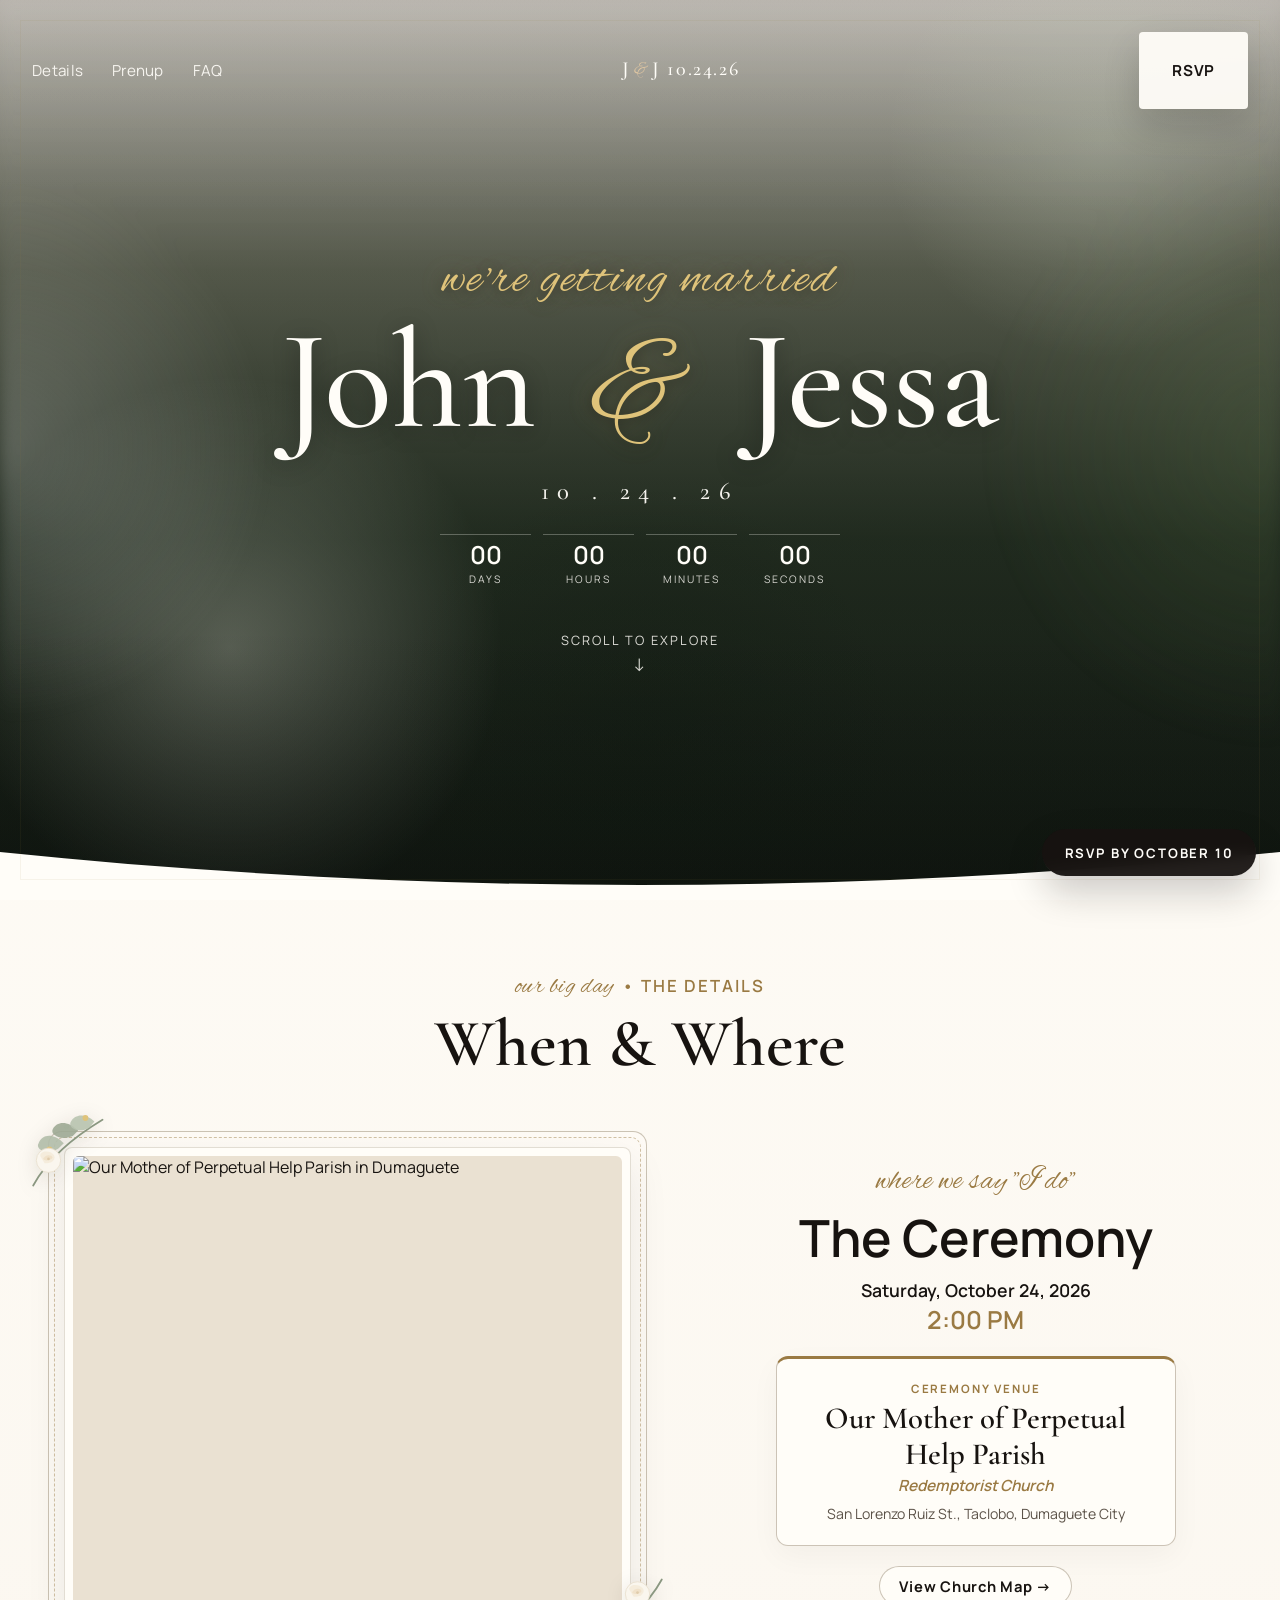
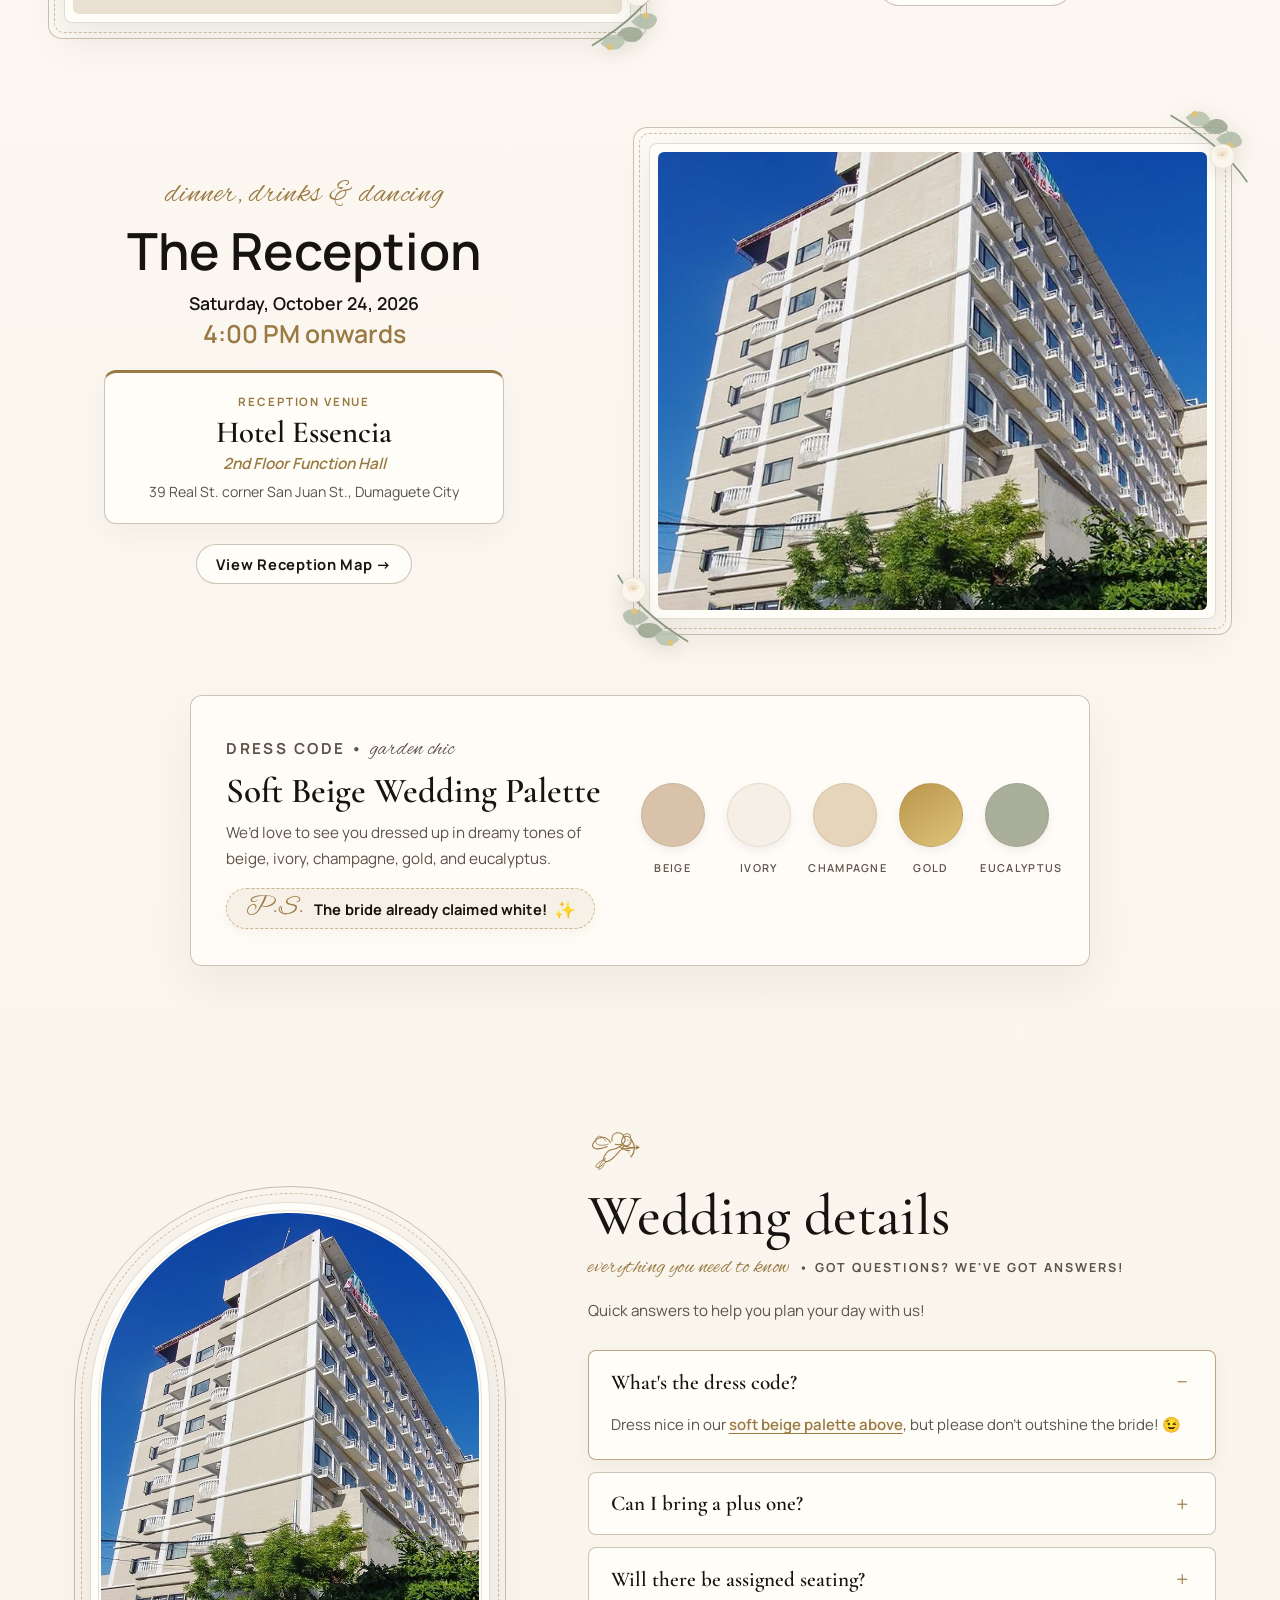
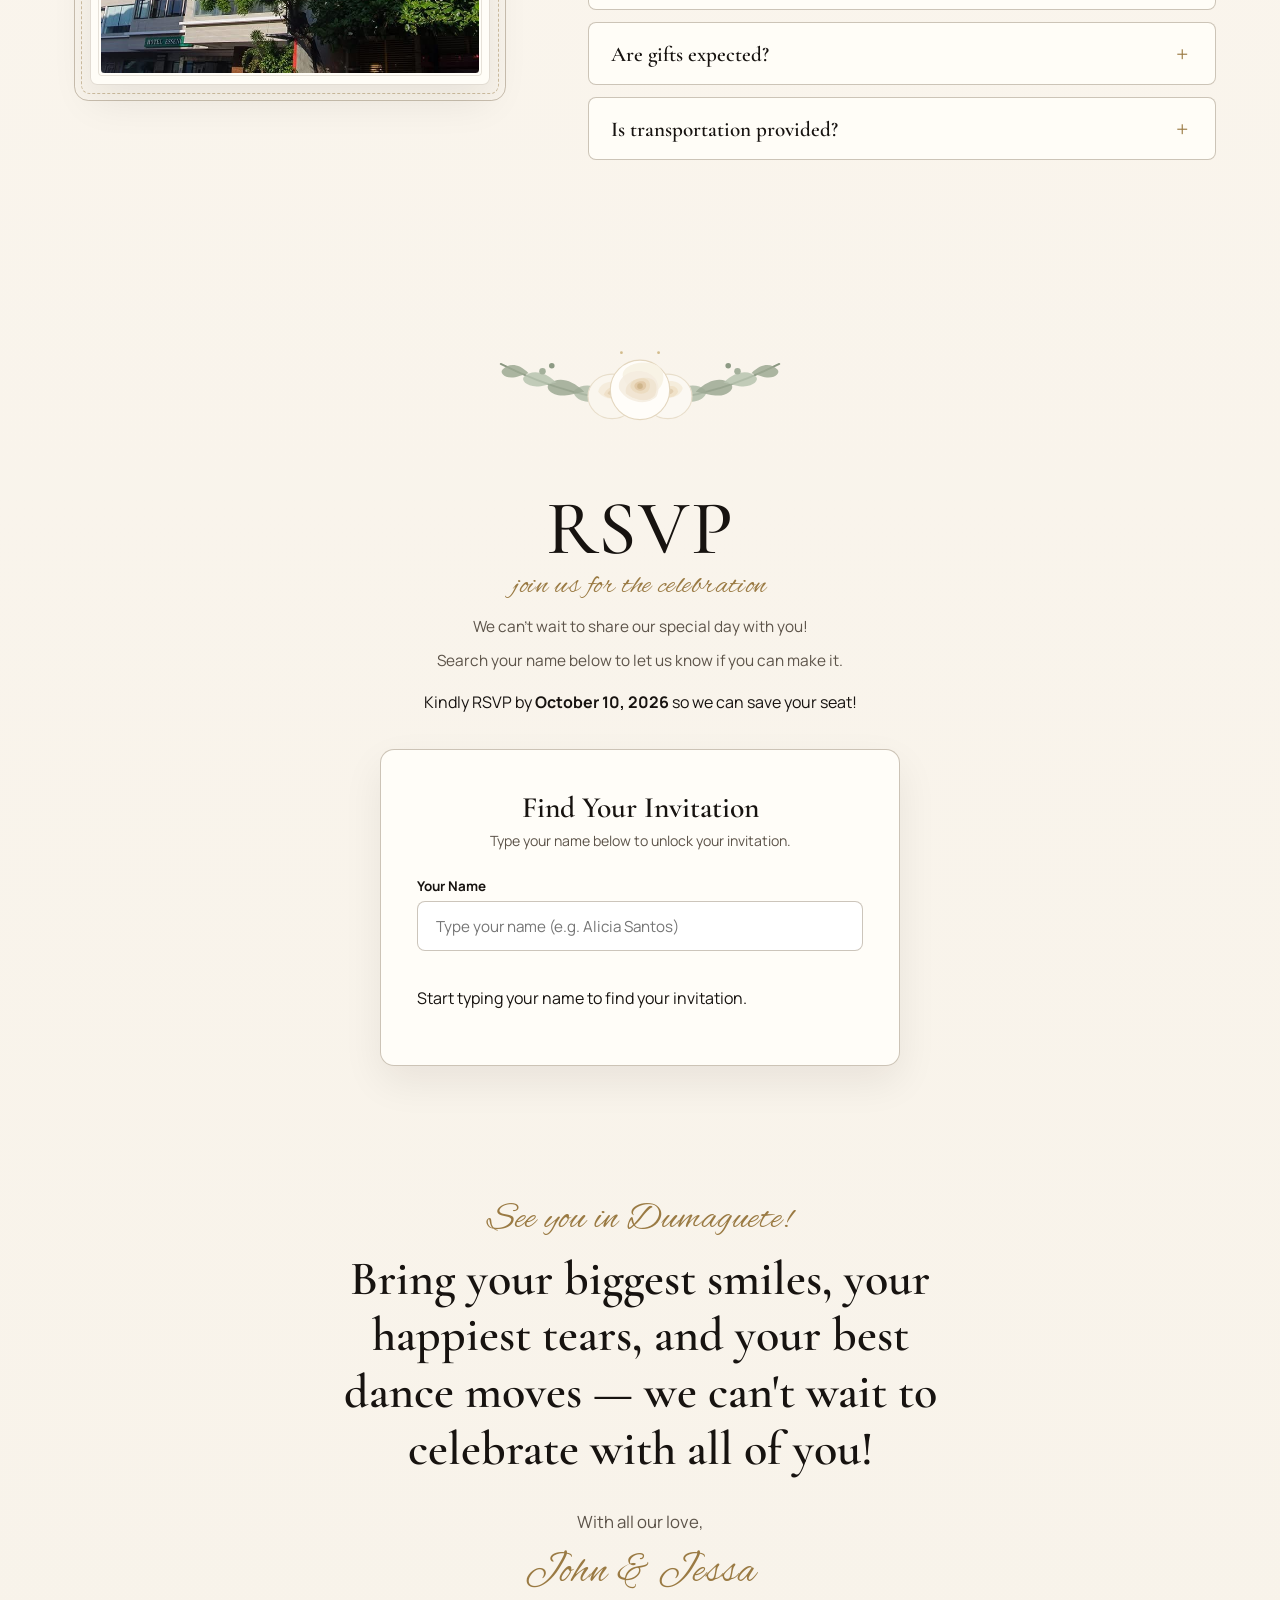
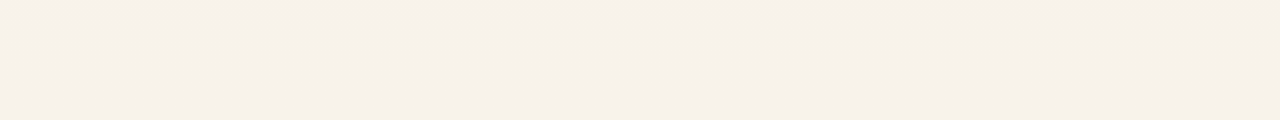
==== index.html @ 92390d74 "Initial commit: Wedding Website with RSVP, Prenup Gallery, and AWS S3+CloudFront Uploader" ====
<!DOCTYPE html>
<html lang="en">
  <head>
    <meta charset="UTF-8" />
    <meta name="viewport" content="width=device-width, initial-scale=1.0" />
    <title>John & Jessa — 10.24.26</title>
    <meta
      name="description"
      content="A one-page wedding website for John and Jessa with wedding details, venue directions, and RSVP."
    />
    <link rel="preconnect" href="https://fonts.googleapis.com" />
    <link rel="preconnect" href="https://fonts.gstatic.com" crossorigin />
    <link
      href="https://fonts.googleapis.com/css2?family=Alex+Brush&family=Cormorant+Garamond:ital,wght@0,400;0,500;0,600;0,700;1,400;1,600&family=Manrope:wght@400;500;600;700&display=swap"
      rel="stylesheet"
    />
    <link rel="icon" type="image/svg+xml" href="./favicon.svg" />
    <link rel="alternate icon" type="image/svg+xml" href="./favicon.svg" />
    <link rel="stylesheet" href="./styles.css" />
  </head>
  <body>
    <canvas id="confettiCanvas" class="confetti-canvas" aria-hidden="true"></canvas>

    <a class="sticky-rsvp-cta" href="#rsvp">RSVP by October 10</a>

    <header class="hero" id="top">
      <nav class="topbar">
        <div class="topbar-links">
          <a href="#essentials">Details</a>
          <a href="prenup.html">Prenup</a>
          <a href="#faq">FAQ</a>
          <!-- <a href="#wishes">Wishes</a> -->
        </div>
        <a class="brand" href="#top">J<span class="script-amp">&amp;</span>J 10.24.26</a>
        <div class="topbar-actions">
          <a class="hero-rsvp-button" href="#rsvp">RSVP</a>
        </div>
      </nav>

      <div class="hero-overlay"></div>

      <div class="hero-inner">
        <div class="hero-copy">
          <p class="hero-tagline script-accent">we're getting married</p>
          <h1>John <span class="hero-amp">&amp;</span> Jessa</h1>
          <p class="hero-date">10 . 24 . 26</p>

          <div class="countdown-card" aria-live="polite">
            <div class="countdown-grid" id="countdown">
              <div class="countdown-unit">
                <strong id="days">00</strong>
                <span>Days</span>
              </div>
              <div class="countdown-unit">
                <strong id="hours">00</strong>
                <span>Hours</span>
              </div>
              <div class="countdown-unit">
                <strong id="minutes">00</strong>
                <span>Minutes</span>
              </div>
              <div class="countdown-unit">
                <strong id="seconds">00</strong>
                <span>Seconds</span>
              </div>
            </div>
          </div>

          <a class="hero-scroll-cue" href="#essentials">
            <span>Scroll to explore</span>
            <span class="scroll-arrow" aria-hidden="true">↓</span>
          </a>
        </div>
      </div>

      <div class="hero-bottom-transition" aria-hidden="true">
        <svg viewBox="0 0 1440 60" fill="none" preserveAspectRatio="none">
          <path d="M0,0 C480,55 960,55 1440,0 L1440,60 L0,60 Z" fill="#fffdf8"></path>
        </svg>
      </div>
    </header>

    <main>
      <section class="section section-essentials reveal" id="essentials">
        <div class="section-heading">
          <p class="eyebrow"><span class="script-accent">our big day</span> &bull; The Details</p>
          <h2>When &amp; Where</h2>
        </div>

        <div class="venue-stack">
          <article class="venue-block venue-block-ceremony">
            <div class="venue-photo-wrapper">
              <div class="venue-frame-contour" aria-hidden="true"></div>
              
              <!-- Botanical Corner Accents -->
              <div class="photo-floral-corner photo-floral-top-left" aria-hidden="true">
                <svg width="90" height="90" viewBox="0 0 100 100" fill="none" xmlns="http://www.w3.org/2000/svg">
                  <path d="M8 85 Q30 45 85 12" stroke="#8a9780" stroke-width="2" stroke-linecap="round" />
                  <path d="M42 38 C30 26 18 28 14 38 C10 44 22 52 36 44 Z" fill="#b1bda8" opacity="0.9" />
                  <path d="M58 24 C46 12 34 14 30 22 C26 28 38 36 52 30 Z" fill="#9da993" opacity="0.9" />
                  <path d="M76 14 C66 4 54 6 50 14 C46 20 56 28 70 21 Z" fill="#b8c3af" opacity="0.9" />
                  <circle cx="26" cy="45" r="3.2" fill="#dfc37a" />
                  <circle cx="45" cy="20" r="2.8" fill="#a4b09b" />
                  <circle cx="66" cy="10" r="3.2" fill="#dfc37a" />
                  <g transform="translate(10, 42) scale(0.75)">
                    <circle cx="20" cy="20" r="18" fill="#faf6ee" stroke="#e8decb" stroke-width="1.2" />
                    <path d="M8 14 C6 6 22 4 28 12 C32 18 24 26 14 24 Z" fill="#f4ebd9" opacity="0.9" />
                    <path d="M12 18 C14 12 24 10 26 16 C24 20 16 22 12 18 Z" fill="#eedfc5" opacity="0.85" />
                    <circle cx="20" cy="18" r="2" fill="#dfcbab" />
                  </g>
                </svg>
              </div>

              <div class="photo-floral-corner photo-floral-bottom-right" aria-hidden="true">
                <svg width="90" height="90" viewBox="0 0 100 100" fill="none" xmlns="http://www.w3.org/2000/svg">
                  <path d="M92 15 Q70 55 15 88" stroke="#8a9780" stroke-width="2" stroke-linecap="round" />
                  <path d="M58 62 C70 74 82 72 86 62 C90 56 78 48 64 56 Z" fill="#b1bda8" opacity="0.9" />
                  <path d="M42 76 C54 88 66 86 70 78 C74 72 62 64 48 70 Z" fill="#9da993" opacity="0.9" />
                  <path d="M24 86 C34 96 46 94 50 86 C54 80 44 72 30 79 Z" fill="#b8c3af" opacity="0.9" />
                  <circle cx="74" cy="55" r="3.2" fill="#dfc37a" />
                  <circle cx="55" cy="80" r="2.8" fill="#a4b09b" />
                  <circle cx="34" cy="90" r="3.2" fill="#dfc37a" />
                  <g transform="translate(50, 16) scale(0.75)">
                    <circle cx="20" cy="20" r="18" fill="#faf6ee" stroke="#e8decb" stroke-width="1.2" />
                    <path d="M8 14 C6 6 22 4 28 12 C32 18 24 26 14 24 Z" fill="#f4ebd9" opacity="0.9" />
                    <path d="M12 18 C14 12 24 10 26 16 C24 20 16 22 12 18 Z" fill="#eedfc5" opacity="0.85" />
                    <circle cx="20" cy="18" r="2" fill="#dfcbab" />
                  </g>
                </svg>
              </div>

              <div class="venue-photo-inner">
                <img
                  src="https://live.staticflickr.com/7353/8913603064_c178069305_b.jpg"
                  alt="Our Mother of Perpetual Help Parish in Dumaguete"
                />
              </div>
            </div>

            <div class="venue-copy">
              <p class="venue-tagline script-accent">where we say "I do"</p>
              <h3>The Ceremony</h3>
              <p class="venue-date">Saturday, October 24, 2026</p>
              <p class="venue-time">2:00 PM</p>
              
              <div class="venue-name-badge">
                <span class="venue-badge-eyebrow">Ceremony Venue</span>
                <h4 class="venue-primary-name">Our Mother of Perpetual Help Parish</h4>
                <p class="venue-secondary-name">Redemptorist Church</p>
                <p class="venue-street-address">San Lorenzo Ruiz St., Taclobo, Dumaguete City</p>
              </div>

              <div class="venue-links">
                <a
                  href="https://maps.google.com/?q=Our+Mother+of+Perpetual+Help+Parish+Redemptorist+Church+Dumaguete"
                  target="_blank"
                  rel="noreferrer"
                  class="venue-link-btn"
                  >View Church Map &rarr;</a
                >
              </div>
            </div>
          </article>

          <article class="venue-block venue-block-reception">
            <div class="venue-copy">
              <p class="venue-tagline script-accent">dinner, drinks &amp; dancing</p>
              <h3>The Reception</h3>
              <p class="venue-date">Saturday, October 24, 2026</p>
              <p class="venue-time">4:00 PM onwards</p>

              <div class="venue-name-badge">
                <span class="venue-badge-eyebrow">Reception Venue</span>
                <h4 class="venue-primary-name">Hotel Essencia</h4>
                <p class="venue-secondary-name">2nd Floor Function Hall</p>
                <p class="venue-street-address">39 Real St. corner San Juan St., Dumaguete City</p>
              </div>

              <div class="venue-links">
                <a
                  href="https://maps.google.com/?q=Hotel+Essencia+Dumaguete"
                  target="_blank"
                  rel="noreferrer"
                  class="venue-link-btn"
                  >View Reception Map &rarr;</a
                >
              </div>
            </div>

            <div class="venue-photo-wrapper">
              <div class="venue-frame-contour" aria-hidden="true"></div>
              
              <!-- Botanical Corner Accents -->
              <div class="photo-floral-corner photo-floral-top-right" aria-hidden="true">
                <svg width="90" height="90" viewBox="0 0 100 100" fill="none" xmlns="http://www.w3.org/2000/svg">
                  <path d="M8 12 Q65 45 92 85" stroke="#8a9780" stroke-width="2" stroke-linecap="round" />
                  <path d="M58 38 C70 26 82 28 86 38 C90 44 78 52 64 44 Z" fill="#b1bda8" opacity="0.9" />
                  <path d="M42 24 C54 12 66 14 70 22 C74 28 62 36 48 30 Z" fill="#9da993" opacity="0.9" />
                  <path d="M24 14 C34 4 46 6 50 14 C54 20 44 28 30 21 Z" fill="#b8c3af" opacity="0.9" />
                  <circle cx="74" cy="45" r="3.2" fill="#dfc37a" />
                  <circle cx="55" cy="20" r="2.8" fill="#a4b09b" />
                  <circle cx="34" cy="10" r="3.2" fill="#dfc37a" />
                  <g transform="translate(50, 42) scale(0.75)">
                    <circle cx="20" cy="20" r="18" fill="#faf6ee" stroke="#e8decb" stroke-width="1.2" />
                    <path d="M8 14 C6 6 22 4 28 12 C32 18 24 26 14 24 Z" fill="#f4ebd9" opacity="0.9" />
                    <path d="M12 18 C14 12 24 10 26 16 C24 20 16 22 12 18 Z" fill="#eedfc5" opacity="0.85" />
                    <circle cx="20" cy="18" r="2" fill="#dfcbab" />
                  </g>
                </svg>
              </div>

              <div class="photo-floral-corner photo-floral-bottom-left" aria-hidden="true">
                <svg width="90" height="90" viewBox="0 0 100 100" fill="none" xmlns="http://www.w3.org/2000/svg">
                  <path d="M8 15 Q30 55 85 88" stroke="#8a9780" stroke-width="2" stroke-linecap="round" />
                  <path d="M42 62 C30 74 18 72 14 62 C10 56 22 48 36 56 Z" fill="#b1bda8" opacity="0.9" />
                  <path d="M58 76 C46 88 34 86 30 78 C26 72 38 64 52 70 Z" fill="#9da993" opacity="0.9" />
                  <path d="M76 86 C66 96 54 94 50 86 C46 80 56 72 70 79 Z" fill="#b8c3af" opacity="0.9" />
                  <circle cx="26" cy="55" r="3.2" fill="#dfc37a" />
                  <circle cx="45" cy="80" r="2.8" fill="#a4b09b" />
                  <circle cx="66" cy="90" r="3.2" fill="#dfc37a" />
                  <g transform="translate(10, 16) scale(0.75)">
                    <circle cx="20" cy="20" r="18" fill="#faf6ee" stroke="#e8decb" stroke-width="1.2" />
                    <path d="M8 14 C6 6 22 4 28 12 C32 18 24 26 14 24 Z" fill="#f4ebd9" opacity="0.9" />
                    <path d="M12 18 C14 12 24 10 26 16 C24 20 16 22 12 18 Z" fill="#eedfc5" opacity="0.85" />
                    <circle cx="20" cy="18" r="2" fill="#dfcbab" />
                  </g>
                </svg>
              </div>

              <div class="venue-photo-inner">
                <img
                  src="./hotel-essencia.jpg"
                  alt="Exterior of Hotel Essencia in Dumaguete"
                />
              </div>
            </div>
          </article>
        </div>

        <div class="dress-code-panel" id="dress-code">
          <div class="dress-code-copy">
            <p class="dress-code-label">Dress Code &bull; <span class="script-accent">garden chic</span></p>
            <h3>Soft Beige Wedding Palette</h3>
            <p class="dress-code-intro">
              We’d love to see you dressed up in dreamy tones of beige, ivory, champagne, gold, and eucalyptus.
            </p>
            <div class="bride-white-callout">
              <span class="ps-tag script-accent">P.S.</span>
              <span class="ps-text">The bride already claimed white!</span>
              <span class="sparkle-emoji" aria-hidden="true">✨</span>
            </div>
          </div>

          <div class="dress-swatches" aria-label="Dress code color palette">
            <div class="dress-swatch">
              <span class="dress-color swatch-beige"></span>
              <small>Beige</small>
            </div>
            <div class="dress-swatch">
              <span class="dress-color swatch-ivory"></span>
              <small>Ivory</small>
            </div>
            <div class="dress-swatch">
              <span class="dress-color swatch-champagne"></span>
              <small>Champagne</small>
            </div>
            <div class="dress-swatch">
              <span class="dress-color swatch-gold"></span>
              <small>Gold</small>
            </div>
            <div class="dress-swatch">
              <span class="dress-color swatch-eucalyptus"></span>
              <small>Eucalyptus</small>
            </div>
          </div>
        </div>
      </section>

      <section class="section section-faq reveal" id="faq">
        <div class="faq-layout">
          <div class="faq-visual">
            <div class="faq-arch-frame">
              <div class="faq-arch-contour" aria-hidden="true"></div>
              <div class="faq-arch">
                <img
                  src="./hotel-essencia.jpg"
                  alt="Hotel Essencia wedding reception venue"
                />
              </div>
            </div>
          </div>

          <div class="faq-content">
            <div class="faq-header">
              <div class="faq-cherub" aria-hidden="true">
                <svg
                  class="cherub-icon"
                  width="56"
                  height="46"
                  viewBox="0 0 70 56"
                  fill="none"
                  xmlns="http://www.w3.org/2000/svg"
                >
                  <path
                    d="M28 20 C22 10, 10 12, 6 22 C4 28, 12 30, 24 25"
                    stroke="currentColor"
                    stroke-width="1.3"
                    stroke-linecap="round"
                  />
                  <path
                    d="M22 18 C16 8, 8 12, 10 20 C12 24, 18 24, 25 22"
                    stroke="currentColor"
                    stroke-width="1"
                    stroke-linecap="round"
                    stroke-dasharray="1 1"
                  />
                  <path
                    d="M30 18 C28 6, 42 4, 46 14 C48 20, 42 24, 34 22"
                    stroke="currentColor"
                    stroke-width="1.3"
                    stroke-linecap="round"
                  />
                  <circle
                    cx="48"
                    cy="18"
                    r="6"
                    stroke="currentColor"
                    stroke-width="1.3"
                  />
                  <path
                    d="M44 14 C43 11, 46 9, 49 9 C52 9, 54 11, 53 14"
                    stroke="currentColor"
                    stroke-width="1.2"
                  />
                  <circle cx="50" cy="17" r="0.75" fill="currentColor" />
                  <path
                    d="M43 23 C39 26, 35 28, 29 29 C24 30, 22 34, 20 38 C18 42, 22 45, 26 43 C31 41, 35 36, 39 31 C42 29, 44 26, 45 24"
                    stroke="currentColor"
                    stroke-width="1.3"
                    stroke-linecap="round"
                  />
                  <path
                    d="M22 40 C18 42, 12 45, 10 49 C9 51, 12 52, 15 50 C18 48, 22 44, 25 43"
                    stroke="currentColor"
                    stroke-width="1.2"
                    stroke-linecap="round"
                  />
                  <path
                    d="M20 42 C16 45, 14 49, 13 53 C15 54, 18 52, 20 48"
                    stroke="currentColor"
                    stroke-width="1"
                    stroke-linecap="round"
                  />
                  <path
                    d="M44 24 C48 25, 53 27, 57 26"
                    stroke="currentColor"
                    stroke-width="1.3"
                    stroke-linecap="round"
                  />
                  <path
                    d="M40 25 C43 28, 48 30, 52 30"
                    stroke="currentColor"
                    stroke-width="1.3"
                    stroke-linecap="round"
                  />
                  <path
                    d="M54 16 Q62 27 54 38"
                    stroke="currentColor"
                    stroke-width="1.4"
                    stroke-linecap="round"
                  />
                  <line
                    x1="54"
                    y1="16"
                    x2="48"
                    y2="27"
                    stroke="currentColor"
                    stroke-width="0.8"
                    stroke-dasharray="1 1"
                  />
                  <line
                    x1="48"
                    y1="27"
                    x2="54"
                    y2="38"
                    stroke="currentColor"
                    stroke-width="0.8"
                    stroke-dasharray="1 1"
                  />
                  <line
                    x1="42"
                    y1="28"
                    x2="63"
                    y2="26"
                    stroke="currentColor"
                    stroke-width="1.3"
                    stroke-linecap="round"
                  />
                  <path
                    d="M60 24 L64 26 L60 28"
                    stroke="currentColor"
                    stroke-width="1.3"
                    stroke-linecap="round"
                    stroke-linejoin="round"
                  />
                </svg>
              </div>

              <h2>Wedding details</h2>
              <p class="faq-eyebrow"><span class="script-accent">everything you need to know</span> &bull; GOT QUESTIONS? WE'VE GOT ANSWERS!</p>
            </div>

            <p class="faq-intro">
              Quick answers to help you plan your day with us!
            </p>

            <div class="faq-list">
              <div class="faq-item is-open">
                <button type="button" class="faq-summary" aria-expanded="true">
                  <span>What's the dress code?</span>
                  <span class="faq-icon" aria-hidden="true"></span>
                </button>
                <div class="faq-collapse">
                  <div class="faq-collapse-inner">
                    <div class="faq-body">
                      <p>
                        Dress nice in our <a href="#dress-code">soft beige palette above</a>, but please don't outshine the bride! 😉
                      </p>
                    </div>
                  </div>
                </div>
              </div>

              <div class="faq-item">
                <button type="button" class="faq-summary" aria-expanded="false">
                  <span>Can I bring a plus one?</span>
                  <span class="faq-icon" aria-hidden="true"></span>
                </button>
                <div class="faq-collapse">
                  <div class="faq-collapse-inner">
                    <div class="faq-body">
                      <p>
                        Just message either of us beforehand and we'll gladly make room for them!
                      </p>
                    </div>
                  </div>
                </div>
              </div>

              <div class="faq-item">
                <button type="button" class="faq-summary" aria-expanded="false">
                  <span>Will there be assigned seating?</span>
                  <span class="faq-icon" aria-hidden="true"></span>
                </button>
                <div class="faq-collapse">
                  <div class="faq-collapse-inner">
                    <div class="faq-body">
                      <p>
                        While there's no strict assigned seating, we'll be arranging tables so you're seated with familiar faces and people you're comfortable with!
                      </p>
                    </div>
                  </div>
                </div>
              </div>

              <div class="faq-item">
                <button type="button" class="faq-summary" aria-expanded="false">
                  <span>Are gifts expected?</span>
                  <span class="faq-icon" aria-hidden="true"></span>
                </button>
                <div class="faq-collapse">
                  <div class="faq-collapse-inner">
                    <div class="faq-body">
                      <p>
                        Not at all — having you celebrate with us is the best gift! (Though any honeymoon love is warmly appreciated.)
                      </p>
                    </div>
                  </div>
                </div>
              </div>

              <div class="faq-item">
                <button type="button" class="faq-summary" aria-expanded="false">
                  <span>Is transportation provided?</span>
                  <span class="faq-icon" aria-hidden="true"></span>
                </button>
                <div class="faq-collapse">
                  <div class="faq-collapse-inner">
                    <div class="faq-body">
                      <p>
                        Reach out to us directly and we'll do our best to help coordinate a ride for you!
                      </p>
                    </div>
                  </div>
                </div>
              </div>
            </div>
          </div>
        </div>
      </section>

      <section class="section section-rsvp reveal" id="rsvp">
        <div class="rsvp-header">
          <div class="rsvp-floral-wrapper" aria-hidden="true">
            <svg class="rsvp-floral" width="360" height="130" viewBox="0 0 380 140" fill="none" xmlns="http://www.w3.org/2000/svg">
              <!-- Left eucalyptus foliage -->
              <path d="M190 70 C140 70 90 55 40 30" stroke="#8a9780" stroke-width="2" stroke-linecap="round"/>
              <path d="M160 67 C145 52 130 50 120 58 C115 62 125 75 145 70 Z" fill="#b1bda8" opacity="0.85"/>
              <path d="M130 60 C115 45 100 44 92 52 C87 56 96 68 116 63 Z" fill="#9da993" opacity="0.85"/>
              <path d="M100 50 C85 36 72 37 65 44 C61 48 70 58 88 53 Z" fill="#b8c3af" opacity="0.85"/>
              <path d="M70 40 C58 28 48 30 42 36 C38 40 46 48 60 43 Z" fill="#9da993" opacity="0.85"/>
              
              <!-- Right eucalyptus foliage -->
              <path d="M190 70 C240 70 290 55 340 30" stroke="#8a9780" stroke-width="2" stroke-linecap="round"/>
              <path d="M220 67 C235 52 250 50 260 58 C265 62 255 75 235 70 Z" fill="#b1bda8" opacity="0.85"/>
              <path d="M250 60 C265 45 280 44 288 52 C293 56 284 68 264 63 Z" fill="#9da993" opacity="0.85"/>
              <path d="M280 50 C295 36 308 37 315 44 C319 48 310 58 292 53 Z" fill="#b8c3af" opacity="0.85"/>
              <path d="M310 40 C322 28 332 30 338 36 C342 40 334 48 320 43 Z" fill="#9da993" opacity="0.85"/>
              
              <!-- Accent sage berries -->
              <circle cx="85" cy="38" r="3.5" fill="#a4b09b"/>
              <circle cx="95" cy="32" r="3" fill="#8d9a84"/>
              <circle cx="295" cy="38" r="3.5" fill="#a4b09b"/>
              <circle cx="285" cy="32" r="3" fill="#8d9a84"/>

              <!-- Left Rose (Soft Champagne/Cream) -->
              <g transform="translate(135, 35)">
                <ellipse cx="25" cy="30" rx="26" ry="24" fill="#faf6ee" stroke="#e8decb" stroke-width="1.2"/>
                <path d="M10 25 C12 12 35 10 40 22 C38 32 20 38 10 25 Z" fill="#f4ebd9" opacity="0.9"/>
                <path d="M16 28 C20 18 34 16 35 26 C33 32 22 35 16 28 Z" fill="#eedfc5" opacity="0.85"/>
                <path d="M20 27 C22 22 30 20 30 26 C28 29 23 30 20 27 Z" fill="#dfcbab" opacity="0.8"/>
              </g>

              <!-- Right Rose (Soft Champagne/Ivory) -->
              <g transform="translate(195, 35)">
                <ellipse cx="25" cy="30" rx="26" ry="24" fill="#fbf8f2" stroke="#e8decb" stroke-width="1.2"/>
                <path d="M12 24 C14 11 37 10 41 21 C39 31 22 37 12 24 Z" fill="#f4ebd9" opacity="0.9"/>
                <path d="M17 27 C21 17 35 16 36 25 C34 31 23 34 17 27 Z" fill="#eedfc5" opacity="0.85"/>
                <path d="M21 26 C23 21 31 20 31 25 C29 28 24 29 21 26 Z" fill="#dfcbab" opacity="0.8"/>
              </g>

              <!-- Center Main Blooming Rose -->
              <g transform="translate(160, 20)">
                <circle cx="30" cy="38" r="32" fill="#fffdf9" stroke="#e3d6be" stroke-width="1.2"/>
                <path d="M12 25 C8 15 25 5 45 10 C56 14 58 26 52 35 C42 48 18 42 12 25 Z" fill="#f8f2e4" opacity="0.9"/>
                <path d="M8 38 C4 26 18 16 32 18 C46 20 54 32 48 45 C38 56 16 52 8 38 Z" fill="#f5ede0" opacity="0.85"/>
                <path d="M15 42 C12 32 24 24 38 25 C48 26 50 36 46 44 C40 52 24 50 15 42 Z" fill="#f0e4d0" opacity="0.85"/>
                <path d="M20 36 C18 28 28 24 36 26 C42 28 42 36 38 40 C32 44 24 42 20 36 Z" fill="#ebd9bd" opacity="0.8"/>
                <path d="M24 35 C23 30 30 28 34 29 C38 31 37 36 34 38 C30 40 26 39 24 35 Z" fill="#dfc6a2" opacity="0.85"/>
                <circle cx="30" cy="34" r="3" fill="#cbb085" opacity="0.8"/>
              </g>

              <circle cx="170" cy="18" r="1.5" fill="#b9964c" opacity="0.6"/>
              <circle cx="210" cy="18" r="1.5" fill="#b9964c" opacity="0.6"/>
            </svg>
          </div>

          <h2 class="rsvp-title">RSVP</h2>
          <p class="rsvp-script-sub script-accent">join us for the celebration</p>
          
          <div class="rsvp-intro-copy">
            <p>We can't wait to share our special day with you!</p>
            <p>Search your name below to let us know if you can make it.</p>
            <p class="rsvp-deadline">Kindly RSVP by <strong>October 10, 2026</strong> so we can save your seat!</p>
          </div>
        </div>

        <div class="rsvp-card-container">
          <div class="rsvp-simple-box">
            <!-- Search State -->
            <div id="rsvpSearchContainer">
              <div class="rsvp-step-head">
                <h3>Find Your Invitation</h3>
                <p>Type your name below to unlock your invitation.</p>
              </div>

              <div class="rsvp-field">
                <label for="rsvpSearchInput">Your Name</label>
                <input
                  type="text"
                  id="rsvpSearchInput"
                  placeholder="Type your name (e.g. Alicia Santos)"
                  autocomplete="off"
                />
              </div>

              <div class="rsvp-results-list" id="rsvpResultsList">
                <p class="empty-state">Start typing your name to find your invitation.</p>
              </div>
            </div>

            <!-- Attendance Selection Form (shown once name is selected) -->
            <form id="rsvpSimpleForm" class="rsvp-simple-form" style="display: none;">
              <div class="selected-guest-banner">
                <div>
                  <small>Selected Guest</small>
                  <strong id="selectedGuestNameDisplay">Guest Name</strong>
                </div>
                <button type="button" class="link-btn" id="btnChangeSelectedGuest">Change</button>
              </div>

              <div class="rsvp-field">
                <label class="field-label-bold">Will you celebrate with us?</label>
                <div class="attendance-toggle-group">
                  <label class="attendance-toggle-card">
                    <input type="radio" name="simpleAttendance" value="Attending" required />
                    <div class="toggle-card-content">
                      <span class="toggle-icon">✨</span>
                      <strong>Joyfully Joining</strong>
                      <small>Can't wait to party!</small>
                    </div>
                  </label>

                  <label class="attendance-toggle-card">
                    <input type="radio" name="simpleAttendance" value="Not Attending" required />
                    <div class="toggle-card-content">
                      <span class="toggle-icon">💌</span>
                      <strong>Sending Love</strong>
                      <small>Celebrating from afar</small>
                    </div>
                  </label>
                </div>
              </div>

              <button type="submit" class="button rsvp-submit-btn">
                Send My RSVP &rarr;
              </button>
            </form>

            <!-- Success Confirmation Screen -->
            <div id="rsvpSuccessBox" class="rsvp-success-box" style="display: none;">
              <div class="success-icon" aria-hidden="true">🥂</div>
              <h3 id="successGuestName">Thank you!</h3>
              <p class="success-status" id="successStatusMessage">
                Your response: <strong>Attending</strong> has been recorded.
              </p>
              <p class="success-subnote">
                We're so excited to celebrate together on <strong>October 24, 2026</strong>!
              </p>
              <button type="button" class="button button-outline-pill" id="btnResetSimpleRsvp" style="margin-top: 1.25rem;">
                RSVP for Another Name
              </button>
            </div>
          </div>
        </div>
      </section>

      <!-- Wishes & Love Notes Guestbook Section (Disabled for now - uncomment to enable)
      <section class="section section-wishes reveal" id="wishes">
        <div class="section-heading">
          <p class="eyebrow"><span class="script-accent">love notes &amp; advice</span> &bull; Guestbook</p>
          <h2>Leave Us a Message</h2>
          <p class="wishes-intro">
            Tap the board or the button below to leave a sweet wish, marriage tip, or funny memory for our big day!
          </p>
        </div>

        <div class="wishes-action-bar">
          <button type="button" class="button button-gold-pill" id="btnOpenWishModal">
            💌 Write a Note for John &amp; Jessa
          </button>
        </div>

        <div class="wishes-board" id="wishesBoard">
        </div>

        <div class="wish-modal" id="wishModal" aria-hidden="true">
          <div class="wish-modal-backdrop" id="wishModalBackdrop"></div>
          <div class="wish-modal-dialog">
            <button type="button" class="wish-modal-close" id="btnCloseWishModal" aria-label="Close modal">&times;</button>
            <div class="wish-modal-head">
              <span class="modal-icon" aria-hidden="true">💌</span>
              <h3>Leave a Note</h3>
              <p class="script-accent modal-sub">for John &amp; Jessa</p>
            </div>

            <form id="wishForm" class="wish-form">
              <div class="rsvp-field">
                <label for="wishAuthorName">Your Name</label>
                <input
                  type="text"
                  id="wishAuthorName"
                  placeholder="e.g. Aunt Maria, Chris & Sarah"
                  required
                  autocomplete="off"
                />
              </div>

              <div class="rsvp-field">
                <label for="wishMessageText">Your Message or Advice</label>
                <textarea
                  id="wishMessageText"
                  rows="4"
                  placeholder="Share a wish, marriage tip, or happy memory for the couple..."
                  required
                ></textarea>
              </div>

              <div class="wish-vibe-picker">
                <label class="field-label-sm">Pick a vibe tag:</label>
                <div class="vibe-tags-group">
                  <label class="vibe-chip">
                    <input type="radio" name="wishVibe" value="🥂 Cheering For You!" checked />
                    <span>🥂 Cheering</span>
                  </label>
                  <label class="vibe-chip">
                    <input type="radio" name="wishVibe" value="💖 Pure Love" />
                    <span>💖 Pure Love</span>
                  </label>
                  <label class="vibe-chip">
                    <input type="radio" name="wishVibe" value="✨ Forever & Always" />
                    <span>✨ Forever</span>
                  </label>
                  <label class="vibe-chip">
                    <input type="radio" name="wishVibe" value="💃 Ready to Dance" />
                    <span>💃 Dancing</span>
                  </label>
                </div>
              </div>

              <button type="submit" class="button rsvp-submit-btn" style="margin-top: 1.25rem;">
                Post Your Note ✨
              </button>
            </form>
          </div>
        </div>
      </section>
      -->

      <section class="section section-closing reveal">
        <div class="closing-content">
          <p class="closing-script script-accent">See you in Dumaguete!</p>
          <p class="closing-line">
            Bring your biggest smiles, your happiest tears, and your best dance moves — we can't wait to celebrate with all of you!
          </p>
          <p class="closing-signoff">With all our love,<br /><strong class="closing-couple script-accent">John &amp; Jessa</strong></p>
        </div>
      </section>
    </main>

    <script src="./config.js"></script>
    <script src="./script.js"></script>
  </body>
</html>
---- styles.css ----
:root {
  --ivory: #f8f3ea;
  --ivory-deep: #efe6d7;
  --paper: #fffdf8;
  --ink: #171310;
  --soft-ink: #5c5349;
  --gold: #9a7a43;
  --gold-light: #dfc6a2;
  --rule: rgba(96, 75, 44, 0.18);
  --rule-strong: rgba(96, 75, 44, 0.32);
  --shadow-soft: 0 20px 45px rgba(28, 20, 11, 0.05);
  --shadow-card: 0 16px 40px rgba(28, 20, 11, 0.07);
  --max-width: 1120px;
  --content-width: 760px;
}

* {
  box-sizing: border-box;
}

html {
  scroll-behavior: smooth;
}

body {
  margin: 0;
  color: var(--ink);
  font-family: "Manrope", sans-serif;
  background: linear-gradient(180deg, #fffdf8 0%, #faf5ed 50%, var(--ivory) 100%);
  overflow-x: hidden;
}

body::before {
  content: "";
  position: fixed;
  inset: 20px;
  pointer-events: none;
  border: 1px solid rgba(154, 122, 67, 0.08);
  z-index: 100;
}

a {
  color: inherit;
  text-decoration: none;
}

/* Typography classes */
.brand,
.hero h1,
.hero-date,
.section-heading h2,
.faq-header h2,
.rsvp-title,
.rsvp-step-head h3,
.detail-card h3,
.timeline-card h3,
.venue-primary-name,
.closing-line,
.date-stamp span,
.photo-placeholder span {
  font-family: "Cormorant Garamond", serif;
}

.script-accent {
  font-family: "Alex Brush", cursive;
  font-weight: 400;
  font-style: normal;
  letter-spacing: 0.02em;
}

.script-amp,
.hero-amp {
  font-family: "Alex Brush", cursive;
  font-weight: 400;
  font-size: 0.95em;
  display: inline-block;
  margin: 0 0.15em;
  color: var(--gold-light);
}

.hero,
.section {
  position: relative;
  z-index: 1;
}

/* ==========================================================================
   HERO SECTION
   ========================================================================== */
.hero {
  max-width: none;
  min-height: 100vh;
  margin: 0;
  padding: 1.5rem 2rem 5rem;
  color: #fffdf8;
  background:
    linear-gradient(180deg, rgba(10, 12, 9, 0.18), rgba(10, 12, 9, 0.42)),
    radial-gradient(circle at 18% 72%, rgba(242, 246, 227, 0.45), transparent 22%),
    radial-gradient(circle at 86% 16%, rgba(230, 239, 214, 0.35), transparent 16%),
    radial-gradient(circle at 50% 82%, rgba(20, 34, 22, 0.38), transparent 26%),
    linear-gradient(180deg, #d6d0c7 0%, #6c715f 30%, #2b3929 60%, #151e16 100%);
  overflow: hidden;
  display: flex;
  flex-direction: column;
  justify-content: space-between;
}

.hero::before {
  content: "";
  position: absolute;
  inset: 0;
  background:
    radial-gradient(circle at left center, rgba(255, 255, 255, 0.22), transparent 20%),
    radial-gradient(circle at right center, rgba(110, 140, 83, 0.18), transparent 22%),
    linear-gradient(180deg, rgba(255, 255, 255, 0.08), transparent 30%);
  filter: blur(8px);
  pointer-events: none;
}

.hero-overlay {
  position: absolute;
  inset: 0;
  background:
    linear-gradient(180deg, rgba(255, 255, 255, 0.08), transparent 24%),
    linear-gradient(0deg, rgba(8, 12, 9, 0.25), transparent 30%);
  pointer-events: none;
  z-index: 1;
}

.topbar {
  display: flex;
  align-items: center;
  justify-content: space-between;
  gap: 1rem;
  position: relative;
  z-index: 5;
  max-width: 1440px;
  width: 100%;
  margin: 0 auto;
  padding: 0.5rem 0;
}

.brand {
  font-size: 1.25rem;
  font-weight: 500;
  letter-spacing: 0.08em;
  color: #fffdf8;
  transition: opacity 0.2s ease;
}

.brand:hover {
  opacity: 0.85;
}

.topbar-links {
  display: flex;
  gap: 1.8rem;
  color: rgba(255, 253, 248, 0.9);
  font-size: 0.95rem;
  letter-spacing: 0.02em;
}

.topbar-links a {
  transition: color 0.2s ease;
  position: relative;
}

.topbar-links a::after {
  content: "";
  position: absolute;
  bottom: -3px;
  left: 0;
  width: 0;
  height: 1px;
  background: var(--gold-light);
  transition: width 0.25s ease;
}

.topbar-links a:hover::after {
  width: 100%;
}

.topbar-actions {
  display: flex;
  justify-content: flex-end;
}

.hero-rsvp-button {
  display: inline-flex;
  align-items: center;
  justify-content: center;
  min-width: 6.8rem;
  min-height: 4.8rem;
  background: rgba(255, 253, 248, 0.95);
  color: var(--ink);
  box-shadow: 0 16px 36px rgba(12, 14, 11, 0.16);
  font-size: 0.95rem;
  font-weight: 700;
  letter-spacing: 0.05em;
  border-radius: 4px;
  transition: all 0.25s ease;
}

.hero-rsvp-button:hover {
  transform: translateY(-2px);
  background: #ffffff;
  box-shadow: 0 20px 42px rgba(12, 14, 11, 0.24);
}

.hero-inner {
  position: relative;
  z-index: 4;
  display: grid;
  place-items: center;
  max-width: 1440px;
  margin: auto auto;
  padding: 3rem 1rem 4rem;
}

.hero-copy {
  text-align: center;
}

.hero-tagline {
  margin: 0 0 0.5rem;
  font-size: clamp(2.1rem, 4vw, 3.2rem);
  color: #dfc37a;
  letter-spacing: 0.04em;
  text-shadow: 0 2px 14px rgba(0, 0, 0, 0.45), 0 0 24px rgba(223, 195, 122, 0.3);
  animation: fadeInDown 1s ease-out;
}

.hero h1 {
  margin: 0;
  font-size: clamp(5.6rem, 11vw, 9.5rem);
  line-height: 0.86;
  font-weight: 500;
  text-shadow: 0 4px 24px rgba(0, 0, 0, 0.3);
}

.hero-amp {
  color: #dfc37a;
  text-shadow: 0 2px 14px rgba(0, 0, 0, 0.45), 0 0 24px rgba(223, 195, 122, 0.3);
}

.hero-date {
  margin: 1.4rem 0 0;
  font-size: clamp(1.15rem, 2vw, 1.55rem);
  line-height: 1;
  font-weight: 500;
  letter-spacing: 0.34em;
  text-transform: uppercase;
  color: rgba(255, 253, 248, 0.95);
}

.countdown-card {
  max-width: 25rem;
  margin: 1.85rem auto 0;
  padding-top: 0;
  border-top: none;
}

.countdown-grid {
  display: grid;
  grid-template-columns: repeat(4, minmax(0, 1fr));
  gap: 0.75rem;
}

.countdown-unit {
  padding: 0.55rem 0.25rem;
  border-top: 1px solid rgba(255, 253, 248, 0.28);
  transition: transform 0.2s ease;
}

.countdown-unit strong {
  display: block;
  color: #fffdf8;
  font-size: clamp(1.2rem, 2.2vw, 1.55rem);
  line-height: 1;
  font-weight: 600;
}

.countdown-unit span {
  color: rgba(255, 253, 248, 0.82);
  font-size: 0.65rem;
  text-transform: uppercase;
  letter-spacing: 0.18em;
  margin-top: 0.25rem;
  display: block;
}

.hero-scroll-cue {
  display: inline-flex;
  flex-direction: column;
  align-items: center;
  gap: 0.35rem;
  color: rgba(255, 253, 248, 0.85);
  font-size: 0.8rem;
  letter-spacing: 0.16em;
  text-transform: uppercase;
  margin-top: 2.25rem;
  cursor: pointer;
  transition: all 0.3s ease;
}

.hero-scroll-cue:hover {
  color: #ffffff;
  transform: translateY(2px);
}

.scroll-arrow {
  font-size: 1.1rem;
  line-height: 1;
  animation: bounceSoft 2s ease-in-out infinite;
}

.hero-bottom-transition {
  position: absolute;
  bottom: 0;
  left: 0;
  right: 0;
  height: 48px;
  line-height: 0;
  overflow: hidden;
  pointer-events: none;
  z-index: 5;
}

.hero-bottom-transition svg {
  width: 100%;
  height: 100%;
  display: block;
}

/* ==========================================================================
   SCROLL REVEAL ANIMATIONS
   ========================================================================== */
.reveal {
  opacity: 0;
  transform: translateY(32px);
  transition: opacity 0.85s cubic-bezier(0.16, 1, 0.3, 1), transform 0.85s cubic-bezier(0.16, 1, 0.3, 1);
  will-change: opacity, transform;
}

.reveal.active {
  opacity: 1;
  transform: translateY(0);
}

/* Keyframes */
@keyframes bounceSoft {
  0%, 100% {
    transform: translateY(0);
  }
  50% {
    transform: translateY(6px);
  }
}

@keyframes floatGentle {
  0%, 100% {
    transform: translateY(0) rotate(0deg);
  }
  50% {
    transform: translateY(-6px) rotate(1deg);
  }
}

@keyframes fadeInDown {
  from {
    opacity: 0;
    transform: translateY(-15px);
  }
  to {
    opacity: 1;
    transform: translateY(0);
  }
}

/* ==========================================================================
   SECTION ESSENTIALS (DETAILS)
   ========================================================================== */
.section {
  max-width: var(--content-width);
  margin: 0 auto;
  padding: 5rem 1.5rem;
}

.section-essentials {
  max-width: 1240px;
  padding-top: 4.5rem;
}

.section-heading {
  text-align: center;
  margin-bottom: 3rem;
}

.section-heading .eyebrow {
  margin: 0 0 0.4rem;
  color: var(--gold);
  font-size: 1.05rem;
  font-weight: 600;
  letter-spacing: 0.12em;
  text-transform: uppercase;
}

.section-heading .eyebrow .script-accent {
  font-size: 1.55rem;
  text-transform: none;
  font-weight: 400;
  letter-spacing: 0.02em;
  margin-right: 0.25rem;
}

.section-heading h2 {
  margin: 0;
  font-size: clamp(2.8rem, 5.2vw, 4.4rem);
  line-height: 1.05;
  font-weight: 600;
  color: var(--ink);
}

.venue-stack {
  display: grid;
  gap: 5rem;
}

.venue-block {
  display: grid;
  grid-template-columns: minmax(0, 1.05fr) minmax(320px, 0.9fr);
  gap: 4rem;
  align-items: center;
}

.venue-block-reception {
  grid-template-columns: minmax(320px, 0.9fr) minmax(0, 1.05fr);
}

/* Floral Photo Framing */
.venue-photo-wrapper {
  position: relative;
  padding: 1.25rem;
  display: flex;
  justify-content: center;
  align-items: center;
}

.venue-frame-contour {
  position: absolute;
  inset: 0.25rem;
  border: 1.5px solid var(--rule-strong);
  border-radius: 14px;
  pointer-events: none;
  background: rgba(255, 253, 248, 0.4);
}

.venue-frame-contour::before {
  content: "";
  position: absolute;
  inset: 5px;
  border: 1px dashed rgba(154, 122, 67, 0.45);
  border-radius: 10px;
  pointer-events: none;
}

.venue-photo-inner {
  position: relative;
  z-index: 2;
  width: 100%;
  border-radius: 8px;
  overflow: hidden;
  background: #fffdf8;
  padding: 8px;
  box-shadow: 0 16px 40px rgba(28, 20, 11, 0.08);
  border: 1px solid var(--rule);
}

.venue-photo-inner img {
  display: block;
  width: 100%;
  aspect-ratio: 1.2 / 1;
  object-fit: cover;
  background: #eae1d2;
  border-radius: 6px;
  transition: transform 0.4s ease;
}

.venue-photo-wrapper:hover .venue-photo-inner img {
  transform: scale(1.02);
}

.photo-floral-corner {
  position: absolute;
  z-index: 6;
  pointer-events: none;
  filter: drop-shadow(0 4px 10px rgba(28, 20, 11, 0.12));
  transition: transform 0.3s ease;
}

.venue-photo-wrapper:hover .photo-floral-corner {
  transform: scale(1.04);
}

.photo-floral-top-left {
  top: -18px;
  left: -18px;
}

.photo-floral-bottom-right {
  bottom: -18px;
  right: -18px;
}

.photo-floral-top-right {
  top: -18px;
  right: -18px;
}

.photo-floral-bottom-left {
  bottom: -18px;
  left: -18px;
}

.venue-copy {
  text-align: center;
}

.venue-tagline {
  margin: 0 0 0.2rem;
  font-size: 1.95rem;
  color: var(--gold);
  line-height: 1.1;
}

.venue-copy h3 {
  margin: 0 0 0.35rem;
  font-size: clamp(2.4rem, 4vw, 3.2rem);
  font-weight: 600;
  color: var(--ink);
}

.venue-date {
  font-size: 1.1rem;
  font-weight: 600;
  color: var(--ink);
  margin: 0.2rem 0 0;
}

.venue-time {
  font-size: 1.55rem;
  color: var(--gold);
  font-weight: 600;
  margin: 0.1rem 0 0.5rem;
}

/* Emphasized Venue Name Badge */
.venue-name-badge {
  background: rgba(255, 253, 248, 0.94);
  border: 1px solid var(--rule-strong);
  border-top: 3px solid var(--gold);
  border-radius: 12px;
  padding: 1.35rem 1.6rem;
  margin: 1.25rem auto 1.25rem;
  box-shadow: 0 10px 30px rgba(28, 20, 11, 0.04);
  max-width: 25rem;
  text-align: center;
  transition: transform 0.25s ease, border-color 0.25s ease, box-shadow 0.25s ease;
}

.venue-name-badge:hover {
  transform: translateY(-2px);
  border-color: var(--gold);
  box-shadow: 0 14px 36px rgba(154, 122, 67, 0.12);
}

.venue-badge-eyebrow {
  font-size: 0.72rem;
  text-transform: uppercase;
  letter-spacing: 0.16em;
  font-weight: 700;
  color: var(--gold);
  display: block;
  margin-bottom: 0.35rem;
}

.venue-primary-name {
  font-size: clamp(1.55rem, 2.4vw, 1.95rem);
  font-weight: 600;
  color: var(--ink);
  margin: 0 0 0.2rem;
  line-height: 1.15;
}

.venue-secondary-name {
  font-size: 0.96rem;
  font-weight: 600;
  color: var(--gold);
  margin: 0 0 0.4rem;
  font-style: italic;
}

.venue-street-address {
  font-size: 0.88rem;
  color: var(--soft-ink);
  margin: 0;
  line-height: 1.5;
}

.venue-links {
  margin-top: 1.25rem;
}

.venue-link-btn {
  display: inline-flex;
  align-items: center;
  gap: 0.35rem;
  color: var(--ink);
  font-weight: 700;
  font-size: 0.92rem;
  letter-spacing: 0.05em;
  padding: 0.55rem 1.2rem;
  border: 1px solid var(--rule-strong);
  border-radius: 999px;
  background: var(--paper);
  transition: all 0.2s ease;
}

.venue-link-btn:hover {
  border-color: var(--ink);
  background: var(--ink);
  color: #fffdf9;
  transform: translateX(2px);
}

/* Dress code panel */
.dress-code-panel {
  display: grid;
  grid-template-columns: minmax(0, 0.95fr) minmax(0, 1.05fr);
  gap: 2rem;
  align-items: center;
  max-width: 900px;
  margin: 3.5rem auto 0;
  padding: 2.2rem;
  background: rgba(255, 253, 248, 0.9);
  border: 1px solid var(--rule-strong);
  border-radius: 12px;
  box-shadow: var(--shadow-soft);
}

.dress-code-label {
  margin: 0 0 0.25rem;
  color: var(--gold);
  font-size: 0.82rem;
  font-weight: 700;
  letter-spacing: 0.16em;
  text-transform: uppercase;
}

.dress-code-label .script-accent {
  font-size: 1.35rem;
  text-transform: none;
  letter-spacing: 0.02em;
}

.dress-code-copy h3 {
  margin: 0 0 0.5rem;
  font-family: "Cormorant Garamond", serif;
  font-size: clamp(1.6rem, 3vw, 2.2rem);
  font-weight: 600;
  color: var(--ink);
}

.dress-code-copy p {
  margin: 0;
  color: var(--soft-ink);
  line-height: 1.75;
  font-size: 0.95rem;
}

.bride-white-callout {
  display: inline-flex;
  align-items: center;
  gap: 0.45rem;
  background: rgba(154, 122, 67, 0.09);
  border: 1.5px dashed rgba(154, 122, 67, 0.5);
  border-radius: 999px;
  padding: 0.45rem 1.15rem;
  margin-top: 0.95rem;
  box-shadow: 0 4px 14px rgba(154, 122, 67, 0.08);
  transition: all 0.25s ease;
}

.bride-white-callout:hover {
  background: rgba(154, 122, 67, 0.15);
  border-color: var(--gold);
  transform: translateY(-2px);
  box-shadow: 0 6px 18px rgba(154, 122, 67, 0.14);
}

.bride-white-callout .ps-tag {
  font-size: 1.55rem;
  color: var(--gold);
  line-height: 1;
  font-weight: 400;
  margin-right: 0.15rem;
}

.bride-white-callout .ps-text {
  font-size: 0.92rem;
  font-weight: 700;
  color: var(--ink);
  letter-spacing: 0.01em;
}

.bride-white-callout .sparkle-emoji {
  font-size: 1.1rem;
  display: inline-block;
  animation: bounceSoft 2.5s ease-in-out infinite;
}

.dress-swatches {
  display: grid;
  grid-template-columns: repeat(5, minmax(0, 1fr));
  gap: 0.8rem;
}

.dress-swatch {
  text-align: center;
}

.dress-color {
  display: block;
  width: 100%;
  max-width: 4rem;
  aspect-ratio: 1;
  border-radius: 50%;
  margin: 0 auto 0.5rem;
  border: 1px solid rgba(96, 75, 44, 0.12);
  box-shadow: 0 4px 10px rgba(0, 0, 0, 0.06);
  transition: transform 0.25s ease, box-shadow 0.25s ease;
}

.dress-swatch:hover .dress-color {
  transform: translateY(-3px) scale(1.06);
  box-shadow: 0 6px 14px rgba(154, 122, 67, 0.25);
}

.dress-swatch small {
  color: var(--soft-ink);
  font-size: 0.68rem;
  letter-spacing: 0.12em;
  text-transform: uppercase;
  font-weight: 600;
}

.swatch-beige { background: #d8c3aa; }
.swatch-ivory { background: #f5efe6; }
.swatch-champagne { background: #e6d4bb; }
.swatch-gold { background: linear-gradient(145deg, #b9964c, #dfc37a); }
.swatch-eucalyptus { background: #a9af9b; }

/* ==========================================================================
   SECTION FAQ (WEDDING DETAILS)
   ========================================================================== */
.section-faq {
  max-width: 1200px;
  padding: 5rem 1.5rem 6rem;
}

.faq-layout {
  display: grid;
  grid-template-columns: minmax(320px, 0.9fr) minmax(380px, 1.25fr);
  gap: 4.5rem;
  align-items: center;
}

.faq-visual {
  display: flex;
  justify-content: center;
  position: relative;
}

.faq-arch-frame {
  position: relative;
  width: min(100%, 25rem);
  margin: 0 auto;
  padding: 0;
}

.faq-arch-contour {
  position: absolute;
  inset: -16px;
  border: 1.5px solid var(--rule-strong);
  border-top-left-radius: calc(14rem + 16px);
  border-top-right-radius: calc(14rem + 16px);
  border-bottom-left-radius: 16px;
  border-bottom-right-radius: 16px;
  pointer-events: none;
}

.faq-arch-contour::before {
  content: "";
  position: absolute;
  inset: 6px;
  border: 1px dashed rgba(154, 122, 67, 0.45);
  border-top-left-radius: calc(14rem + 10px);
  border-top-right-radius: calc(14rem + 10px);
  border-bottom-left-radius: 10px;
  border-bottom-right-radius: 10px;
  pointer-events: none;
}

.faq-arch {
  position: relative;
  z-index: 2;
  border: 1px solid var(--rule);
  border-top-left-radius: 14rem;
  border-top-right-radius: 14rem;
  border-bottom-left-radius: 8px;
  border-bottom-right-radius: 8px;
  background: rgba(255, 253, 248, 0.95);
  padding: 0.65rem;
  box-shadow: 0 16px 40px rgba(28, 20, 11, 0.08);
}

.faq-arch::before {
  content: "";
  position: absolute;
  inset: 0.45rem;
  border: 1px solid rgba(96, 75, 44, 0.15);
  border-top-left-radius: calc(14rem - 0.45rem);
  border-top-right-radius: calc(14rem - 0.45rem);
  border-bottom-left-radius: 4px;
  border-bottom-right-radius: 4px;
  pointer-events: none;
}

.faq-arch img {
  display: block;
  width: 100%;
  aspect-ratio: 0.82 / 1;
  object-fit: cover;
  border-top-left-radius: calc(14rem - 0.65rem);
  border-top-right-radius: calc(14rem - 0.65rem);
  border-bottom-left-radius: 4px;
  border-bottom-right-radius: 4px;
}

.faq-header {
  margin-bottom: 0.75rem;
}

.faq-cherub {
  color: var(--gold);
  margin-bottom: 0.35rem;
  display: inline-block;
  animation: floatGentle 5s ease-in-out infinite;
}

.faq-header h2 {
  font-size: clamp(2.6rem, 4.5vw, 3.6rem);
  font-weight: 500;
  line-height: 1.05;
  margin: 0.2rem 0 0.5rem;
  color: var(--ink);
}

.faq-eyebrow {
  font-family: "Manrope", sans-serif;
  font-size: 0.78rem;
  font-weight: 700;
  letter-spacing: 0.16em;
  text-transform: uppercase;
  color: var(--soft-ink);
  margin: 0 0 1rem;
}

.faq-eyebrow .script-accent {
  font-size: 1.35rem;
  color: var(--gold);
  text-transform: none;
  letter-spacing: 0.02em;
  margin-right: 0.25rem;
}

.faq-intro {
  max-width: 33rem;
  margin: 0 0 1.6rem;
  color: var(--soft-ink);
  font-size: 0.95rem;
  line-height: 1.8;
}

.faq-list {
  display: flex;
  flex-direction: column;
  gap: 0.75rem;
}

.faq-item {
  border: 1px solid var(--rule-strong);
  background: rgba(255, 253, 248, 0.95);
  border-radius: 8px;
  transition: border-color 0.2s ease, box-shadow 0.2s ease;
  overflow: hidden;
}

.faq-item.is-open {
  border-color: rgba(154, 122, 67, 0.65);
  box-shadow: 0 6px 20px rgba(28, 20, 11, 0.05);
}

.faq-summary {
  width: 100%;
  display: flex;
  align-items: center;
  justify-content: space-between;
  padding: 1.1rem 1.35rem;
  background: transparent;
  border: none;
  cursor: pointer;
  text-align: left;
  font-family: "Cormorant Garamond", serif;
  font-size: 1.32rem;
  font-weight: 600;
  color: var(--ink);
  user-select: none;
  transition: color 0.15s ease;
}

.faq-summary:hover {
  color: var(--gold);
}

.faq-icon {
  display: inline-flex;
  align-items: center;
  justify-content: center;
  font-family: "Manrope", sans-serif;
  font-size: 1.35rem;
  font-weight: 300;
  color: var(--gold);
  margin-left: 0.75rem;
  flex-shrink: 0;
  width: 22px;
  height: 22px;
  transition: transform 0.25s ease;
}

.faq-icon::after {
  content: "+";
  line-height: 1;
}

.faq-item.is-open .faq-icon::after {
  content: "−";
}

.faq-item.is-open .faq-icon {
  transform: rotate(180deg);
}

.faq-collapse {
  display: grid;
  grid-template-rows: 0fr;
  transition: grid-template-rows 0.22s cubic-bezier(0.2, 0, 0, 1);
}

.faq-item.is-open .faq-collapse {
  grid-template-rows: 1fr;
}

.faq-collapse-inner {
  overflow: hidden;
}

.faq-body {
  padding: 0 1.35rem 1.25rem;
  opacity: 0;
  transform: translateY(-4px);
  transition: opacity 0.18s ease, transform 0.18s ease;
}

.faq-item.is-open .faq-body {
  opacity: 1;
  transform: translateY(0);
}

.faq-body p {
  margin: 0;
  color: var(--soft-ink);
  font-family: "Manrope", sans-serif;
  font-size: 0.94rem;
  line-height: 1.75;
}

.faq-body a {
  color: var(--gold);
  font-weight: 600;
  text-decoration: underline;
  text-underline-offset: 3px;
}

/* ==========================================================================
   SECTION RSVP
   ========================================================================== */
.section-rsvp {
  max-width: 860px;
  padding: 5rem 1.5rem 4rem;
}

.rsvp-header {
  text-align: center;
  margin-bottom: 2rem;
}

.rsvp-floral-wrapper {
  display: flex;
  justify-content: center;
  margin-bottom: 1rem;
}

.rsvp-floral {
  max-width: 100%;
  height: auto;
  display: block;
}

.rsvp-title {
  font-family: "Cormorant Garamond", serif;
  font-size: clamp(3.2rem, 6vw, 4.8rem);
  font-weight: 500;
  margin: 0;
  letter-spacing: 0.02em;
  color: var(--ink);
}

.rsvp-script-sub {
  margin: -0.2rem 0 0.5rem;
  font-size: 1.85rem;
  color: var(--gold);
  line-height: 1;
}

.rsvp-intro-copy {
  max-width: 34rem;
  margin: 0.75rem auto 0;
  color: var(--soft-ink);
  font-size: 0.96rem;
  line-height: 1.8;
}

.rsvp-intro-copy p {
  margin: 0 0 0.35rem;
}

.rsvp-deadline {
  color: var(--ink);
  font-size: 1rem;
  margin-top: 0.85rem !important;
}

.rsvp-card-container {
  max-width: 520px;
  margin: 2rem auto 2.5rem;
  background: rgba(255, 253, 248, 0.96);
  border: 1px solid var(--rule-strong);
  border-radius: 14px;
  padding: 2.5rem 2.25rem;
  box-shadow: var(--shadow-card);
  transition: all 0.3s ease;
}

.rsvp-step-head {
  text-align: center;
  margin-bottom: 1.5rem;
}

.rsvp-step-head h3 {
  font-family: "Cormorant Garamond", serif;
  font-size: 1.85rem;
  font-weight: 600;
  margin: 0 0 0.35rem;
  color: var(--ink);
}

.rsvp-step-head p {
  color: var(--soft-ink);
  font-size: 0.88rem;
  margin: 0;
  line-height: 1.6;
}

.rsvp-field {
  margin-bottom: 1.25rem;
  text-align: left;
}

.rsvp-field label {
  display: block;
  font-size: 0.84rem;
  font-weight: 700;
  color: var(--ink);
  margin-bottom: 0.4rem;
}

.field-label-bold {
  font-size: 0.95rem !important;
}

.rsvp-field input[type="text"] {
  width: 100%;
  border: 1px solid var(--rule-strong);
  border-radius: 8px;
  padding: 0.85rem 1.1rem;
  background: #ffffff;
  color: var(--ink);
  font: inherit;
  font-size: 0.95rem;
  box-sizing: border-box;
  transition: border-color 0.2s ease, box-shadow 0.2s ease;
}

.rsvp-field input:focus {
  outline: none;
  border-color: var(--gold);
  box-shadow: 0 0 0 3px rgba(154, 122, 67, 0.15);
}

.rsvp-results-list {
  margin-top: 0.85rem;
  display: flex;
  flex-direction: column;
  gap: 0.5rem;
}

.rsvp-guest-row {
  display: flex;
  align-items: center;
  justify-content: space-between;
  padding: 0.85rem 1.1rem;
  border: 1px solid var(--rule-strong);
  border-radius: 8px;
  background: #ffffff;
  cursor: pointer;
  transition: all 0.2s ease;
}

.rsvp-guest-row:hover {
  border-color: var(--gold);
  background: rgba(248, 243, 234, 0.6);
  transform: translateX(2px);
}

.rsvp-guest-row-info strong {
  display: block;
  font-size: 0.98rem;
  color: var(--ink);
}

.rsvp-guest-row-info span {
  font-size: 0.8rem;
  color: var(--soft-ink);
}

.selected-guest-banner {
  display: flex;
  align-items: center;
  justify-content: space-between;
  padding: 0.85rem 1.1rem;
  background: rgba(154, 122, 67, 0.08);
  border: 1px solid rgba(154, 122, 67, 0.25);
  border-radius: 8px;
  margin-bottom: 1.5rem;
}

.selected-guest-banner small {
  display: block;
  font-size: 0.72rem;
  font-weight: 700;
  text-transform: uppercase;
  letter-spacing: 0.1em;
  color: var(--gold);
}

.selected-guest-banner strong {
  font-size: 1.15rem;
  color: var(--ink);
}

.link-btn {
  background: transparent;
  border: none;
  color: var(--gold);
  font-weight: 700;
  font-size: 0.85rem;
  text-decoration: underline;
  text-underline-offset: 3px;
  cursor: pointer;
  padding: 0.4rem;
}

.attendance-toggle-group {
  display: grid;
  grid-template-columns: 1fr 1fr;
  gap: 0.85rem;
  margin-top: 0.5rem;
}

.attendance-toggle-card {
  position: relative;
  cursor: pointer;
}

.attendance-toggle-card input[type="radio"] {
  position: absolute;
  opacity: 0;
  pointer-events: none;
}

.toggle-card-content {
  border: 1.5px solid var(--rule-strong);
  border-radius: 10px;
  padding: 1.25rem 0.9rem;
  text-align: center;
  background: #ffffff;
  transition: all 0.2s ease;
  display: flex;
  flex-direction: column;
  align-items: center;
  gap: 0.2rem;
}

.attendance-toggle-card input:checked + .toggle-card-content {
  border-color: var(--gold);
  background: rgba(248, 243, 234, 0.85);
  box-shadow: 0 4px 18px rgba(154, 122, 67, 0.18);
  transform: translateY(-2px);
}

.toggle-icon {
  font-size: 1.4rem;
  line-height: 1;
  margin-bottom: 0.25rem;
}

.toggle-card-content strong {
  font-size: 1rem;
  color: var(--ink);
}

.toggle-card-content small {
  font-size: 0.78rem;
  color: var(--soft-ink);
}

.button {
  appearance: none;
  border: none;
  border-radius: 999px;
  background: var(--ink);
  color: #fffdf9;
  padding: 0.92rem 1.25rem;
  font: inherit;
  font-weight: 700;
  cursor: pointer;
  transition: all 0.2s ease;
}

.button:hover {
  background: #2b2520;
  box-shadow: 0 4px 12px rgba(23, 19, 16, 0.15);
}

.rsvp-submit-btn {
  width: 100%;
  margin-top: 1.25rem;
  padding: 0.95rem 1.25rem;
  font-size: 0.98rem;
}

.rsvp-success-box {
  text-align: center;
  padding: 1rem 0.5rem;
  animation: fadeInDown 0.6s ease-out;
}

.success-icon {
  font-size: 3.2rem;
  margin-bottom: 0.75rem;
}

.rsvp-success-box h3 {
  font-family: "Cormorant Garamond", serif;
  font-size: 2.3rem;
  margin: 0 0 0.5rem;
  color: var(--ink);
}

.success-status {
  font-size: 1.1rem;
  color: var(--gold);
  margin-bottom: 0.5rem;
}

.success-subnote {
  color: var(--soft-ink);
  font-size: 0.95rem;
  line-height: 1.7;
  max-width: 26rem;
  margin: 0 auto 1.25rem;
}

.button-outline-pill {
  appearance: none;
  border: 1.5px solid var(--ink);
  border-radius: 999px;
  background: transparent;
  color: var(--ink);
  padding: 0.75rem 2.2rem;
  font: inherit;
  font-size: 0.92rem;
  font-weight: 700;
  cursor: pointer;
  transition: all 0.2s ease;
  display: inline-flex;
  align-items: center;
  justify-content: center;
}

.button-outline-pill:hover {
  background: var(--ink);
  color: #fffdf9;
}

/* ==========================================================================
   SECTION WISHES & LOVE NOTES GUESTBOOK
   ========================================================================== */
.section-wishes {
  max-width: 1200px;
  padding: 4.5rem 1.5rem 5rem;
}

.wishes-intro {
  max-width: 32rem;
  margin: 0.5rem auto 1.5rem;
  text-align: center;
  color: var(--soft-ink);
  font-size: 0.95rem;
  line-height: 1.7;
}

.wishes-action-bar {
  display: flex;
  justify-content: center;
  margin-bottom: 2.5rem;
}

.button-gold-pill {
  appearance: none;
  background: linear-gradient(135deg, #e5cfab 0%, #dfc37a 50%, #b8974d 100%);
  color: #1c140b;
  font-family: inherit;
  font-size: 1rem;
  font-weight: 700;
  border: none;
  border-radius: 999px;
  padding: 0.85rem 2.2rem;
  cursor: pointer;
  box-shadow: 0 8px 24px rgba(154, 122, 67, 0.25);
  transition: all 0.25s ease;
  display: inline-flex;
  align-items: center;
  gap: 0.5rem;
}

.button-gold-pill:hover {
  transform: translateY(-2px) scale(1.02);
  box-shadow: 0 12px 32px rgba(154, 122, 67, 0.38);
}

.wishes-board {
  display: grid;
  grid-template-columns: repeat(auto-fill, minmax(280px, 1fr));
  gap: 1.75rem;
  max-width: 1100px;
  margin: 0 auto;
}

.wish-card {
  background: #fffdf8;
  border: 1px solid var(--rule-strong);
  border-radius: 12px;
  padding: 1.5rem 1.35rem 1.25rem;
  box-shadow: 0 8px 24px rgba(28, 20, 11, 0.05);
  position: relative;
  display: flex;
  flex-direction: column;
  justify-content: space-between;
  transition: transform 0.25s ease, box-shadow 0.25s ease, border-color 0.25s ease;
}

.wishes-board .wish-card:nth-child(3n+1) {
  transform: rotate(-0.75deg);
}

.wishes-board .wish-card:nth-child(3n+2) {
  transform: rotate(0.85deg);
}

.wishes-board .wish-card:nth-child(3n+3) {
  transform: rotate(-0.4deg);
}

.wishes-board .wish-card:hover {
  transform: translateY(-4px) scale(1.015) rotate(0deg);
  box-shadow: 0 14px 32px rgba(154, 122, 67, 0.16);
  border-color: rgba(154, 122, 67, 0.6);
  z-index: 5;
}

/* Washi tape on top center */
.wish-card::before {
  content: "";
  position: absolute;
  top: -7px;
  left: 50%;
  transform: translateX(-50%);
  width: 44px;
  height: 13px;
  background: rgba(223, 195, 122, 0.6);
  border-radius: 2px;
  border-left: 1px dashed rgba(184, 151, 77, 0.4);
  border-right: 1px dashed rgba(184, 151, 77, 0.4);
}

.wish-vibe-tag {
  align-self: flex-start;
  font-size: 0.72rem;
  font-weight: 700;
  text-transform: uppercase;
  letter-spacing: 0.06em;
  color: var(--gold);
  background: rgba(154, 122, 67, 0.09);
  padding: 0.2rem 0.65rem;
  border-radius: 999px;
  margin-bottom: 0.85rem;
}

.wish-text {
  font-family: "Cormorant Garamond", serif;
  font-size: 1.28rem;
  font-style: italic;
  color: var(--ink);
  line-height: 1.55;
  margin: 0 0 1.15rem;
  flex-grow: 1;
}

.wish-footer {
  display: flex;
  align-items: center;
  justify-content: space-between;
  border-top: 1px dashed var(--rule);
  padding-top: 0.75rem;
  margin-top: 0.4rem;
}

.wish-author {
  font-family: "Manrope", sans-serif;
  font-size: 0.88rem;
  font-weight: 700;
  color: var(--ink);
}

.wish-time {
  font-size: 0.72rem;
  color: var(--soft-ink);
  display: block;
  margin-top: 0.1rem;
}

.wish-like-btn {
  display: inline-flex;
  align-items: center;
  gap: 0.35rem;
  background: rgba(154, 122, 67, 0.08);
  border: 1px solid var(--rule);
  border-radius: 999px;
  padding: 0.25rem 0.65rem;
  font-size: 0.78rem;
  font-weight: 600;
  color: var(--ink);
  cursor: pointer;
  transition: all 0.2s ease;
}

.wish-like-btn:hover {
  background: rgba(230, 80, 80, 0.12);
  border-color: rgba(230, 80, 80, 0.4);
  transform: scale(1.08);
}

.wish-card-add-prompt {
  display: flex;
  flex-direction: column;
  align-items: center;
  justify-content: center;
  min-height: 180px;
  border: 2px dashed rgba(154, 122, 67, 0.45);
  background: rgba(255, 253, 248, 0.6);
  border-radius: 12px;
  text-align: center;
  padding: 1.5rem;
  cursor: pointer;
  transition: all 0.25s ease;
}

.wish-card-add-prompt:hover {
  background: rgba(255, 253, 248, 0.95);
  border-color: var(--gold);
  transform: translateY(-3px);
  box-shadow: 0 10px 26px rgba(154, 122, 67, 0.12);
}

.wish-add-icon {
  font-size: 2rem;
  margin-bottom: 0.35rem;
  display: block;
}

.wish-card-add-prompt strong {
  font-size: 1.05rem;
  color: var(--ink);
  display: block;
}

.wish-card-add-prompt p {
  margin: 0.2rem 0 0;
  font-size: 0.84rem;
  color: var(--soft-ink);
}

/* Wish Modal */
.wish-modal {
  position: fixed;
  inset: 0;
  z-index: 10000;
  display: flex;
  align-items: center;
  justify-content: center;
  padding: 1.5rem;
  opacity: 0;
  pointer-events: none;
  transition: opacity 0.25s ease;
}

.wish-modal.is-active {
  opacity: 1;
  pointer-events: auto;
}

.wish-modal-backdrop {
  position: absolute;
  inset: 0;
  background: rgba(20, 27, 21, 0.65);
  backdrop-filter: blur(5px);
}

.wish-modal-dialog {
  position: relative;
  z-index: 2;
  width: 100%;
  max-width: 480px;
  background: #fffdf8;
  border: 1px solid var(--rule-strong);
  border-radius: 16px;
  padding: 2.2rem 2rem 2rem;
  box-shadow: 0 24px 60px rgba(0, 0, 0, 0.25);
  transform: translateY(20px) scale(0.96);
  transition: transform 0.25s cubic-bezier(0.16, 1, 0.3, 1);
}

.wish-modal.is-active .wish-modal-dialog {
  transform: translateY(0) scale(1);
}

.wish-modal-close {
  position: absolute;
  top: 0.85rem;
  right: 1.1rem;
  font-size: 1.85rem;
  background: none;
  border: none;
  cursor: pointer;
  color: var(--soft-ink);
  line-height: 1;
  transition: color 0.2s ease;
}

.wish-modal-close:hover {
  color: var(--ink);
}

.wish-modal-head {
  text-align: center;
  margin-bottom: 1.5rem;
}

.wish-modal-head .modal-icon {
  font-size: 2.2rem;
  display: block;
  margin-bottom: 0.2rem;
}

.wish-modal-head h3 {
  margin: 0;
  font-family: "Cormorant Garamond", serif;
  font-size: 2rem;
  font-weight: 600;
  color: var(--ink);
}

.wish-modal-head .modal-sub {
  font-size: 1.4rem;
  color: var(--gold);
  margin: 0;
}

.wish-vibe-picker {
  margin-top: 1rem;
}

.vibe-tags-group {
  display: grid;
  grid-template-columns: repeat(2, 1fr);
  gap: 0.5rem;
  margin-top: 0.35rem;
}

.vibe-chip {
  display: flex;
  align-items: center;
  border: 1px solid var(--rule-strong);
  border-radius: 8px;
  padding: 0.5rem 0.75rem;
  font-size: 0.82rem;
  font-weight: 600;
  color: var(--ink);
  cursor: pointer;
  background: var(--paper);
  transition: all 0.2s ease;
}

.vibe-chip input {
  display: none;
}

.vibe-chip:has(input:checked) {
  background: rgba(154, 122, 67, 0.16);
  border-color: var(--gold);
  color: var(--ink);
  font-weight: 700;
}

/* ==========================================================================
   SECTION CLOSING
   ========================================================================== */
.section-closing {
  padding: 2rem 1.5rem 6rem;
}

.closing-content {
  text-align: center;
  max-width: 38rem;
  margin: 0 auto;
}

.closing-script {
  font-size: 2.3rem;
  color: var(--gold);
  margin: 0 0 0.75rem;
  line-height: 1;
}

.closing-line {
  margin: 0 auto;
  font-size: clamp(2rem, 3.8vw, 3rem);
  line-height: 1.18;
  font-weight: 600;
  color: var(--ink);
}

.closing-signoff {
  color: var(--soft-ink);
  font-size: 1.05rem;
  margin-top: 2rem;
  line-height: 1.6;
}

.closing-couple {
  font-size: 2.6rem;
  color: var(--gold);
  display: inline-block;
  margin-top: 0.25rem;
}

/* Sticky RSVP CTA */
.sticky-rsvp-cta {
  position: fixed;
  right: 1.5rem;
  bottom: 1.5rem;
  z-index: 90;
  padding: 0.9rem 1.4rem;
  border-radius: 999px;
  background: rgba(23, 19, 16, 0.94);
  color: #fffdf9;
  font-size: 0.82rem;
  font-weight: 700;
  text-transform: uppercase;
  letter-spacing: 0.14em;
  box-shadow: 0 16px 36px rgba(23, 19, 16, 0.22);
  transition: transform 0.2s ease, opacity 0.3s ease;
  backdrop-filter: blur(8px);
}

.sticky-rsvp-cta:hover {
  transform: translateY(-2px);
  background: #000000;
}

/* Confetti Canvas */
.confetti-canvas {
  position: fixed;
  inset: 0;
  width: 100vw;
  height: 100vh;
  pointer-events: none;
  z-index: 9999;
}

/* ==========================================================================
   RESPONSIVE MEDIA QUERIES
   ========================================================================== */
@media (max-width: 860px) {
  .hero-bottom-transition {
    height: 32px;
  }

  .dress-code-panel {
    grid-template-columns: 1fr;
    gap: 1.5rem;
    padding: 1.75rem;
  }

  .faq-layout {
    grid-template-columns: 1fr;
    gap: 3rem;
  }

  .venue-block,
  .venue-block-reception {
    grid-template-columns: 1fr;
    gap: 2rem;
  }

  .venue-block-reception .venue-copy {
    order: 1;
  }

  .venue-block-reception .venue-photo {
    order: 2;
  }
}

@media (max-width: 780px) {
  body::before {
    inset: 10px;
  }

  .hero,
  .section {
    padding-left: 1.25rem;
    padding-right: 1.25rem;
  }

  .hero {
    padding-top: 1rem;
  }

  .topbar {
    flex-direction: column;
    align-items: stretch;
    text-align: center;
    gap: 0.75rem;
  }

  .topbar-links {
    justify-content: center;
    flex-wrap: wrap;
    gap: 1.25rem;
  }

  .topbar-actions {
    justify-content: center;
  }

  .hero-rsvp-button {
    min-height: 3.5rem;
    min-width: 8rem;
    border-radius: 999px;
  }

  .hero-inner {
    padding-top: 3rem;
    padding-bottom: 3.5rem;
  }

  .hero h1 {
    font-size: clamp(4.4rem, 16vw, 6.8rem);
  }

  .hero-date {
    font-size: 1rem;
    letter-spacing: 0.24em;
  }

  .countdown-grid {
    grid-template-columns: repeat(2, minmax(0, 1fr));
  }

  .dress-swatches {
    grid-template-columns: repeat(3, minmax(0, 1fr));
  }
}

@media (max-width: 560px) {
  .countdown-grid {
    grid-template-columns: repeat(2, minmax(0, 1fr));
  }

  .dress-swatches {
    grid-template-columns: repeat(2, minmax(0, 1fr));
  }

  .sticky-rsvp-cta {
    left: 1.25rem;
    right: 1.25rem;
    bottom: 1.25rem;
    text-align: center;
  }

  .rsvp-card-container {
    padding: 1.75rem 1.25rem;
  }

  .attendance-toggle-group {
    grid-template-columns: 1fr;
  }
}

/* ==========================================================================
   PRENUP PHOTO GALLERY STYLES
   ========================================================================== */
.prenup-nav {
  display: flex;
  justify-content: space-between;
  align-items: center;
  padding: 1.25rem 2rem;
  background: var(--bg-cream);
  border-bottom: 1px solid var(--rule);
  position: sticky;
  top: 0;
  z-index: 100;
  backdrop-filter: blur(10px);
}

.back-link {
  display: inline-flex;
  align-items: center;
  gap: 0.5rem;
  color: var(--ink);
  text-decoration: none;
  font-family: "Cinzel", serif;
  font-size: 0.85rem;
  letter-spacing: 0.12em;
  text-transform: uppercase;
  font-weight: 500;
  transition: color 0.2s ease, transform 0.2s ease;
}

.back-link:hover {
  color: var(--gold);
  transform: translateX(-3px);
}

.prenup-hero {
  text-align: center;
  padding: 4.5rem 1.5rem 2.5rem;
  background: radial-gradient(circle at 50% 30%, rgba(223, 195, 122, 0.15) 0%, transparent 70%);
}

.prenup-hero h1 {
  font-family: "Cormorant Garamond", serif;
  font-size: clamp(2.8rem, 7vw, 4.5rem);
  font-weight: 500;
  color: var(--ink);
  margin: 0.25rem 0 0.75rem;
  letter-spacing: -0.01em;
}

.prenup-hero .hero-sub {
  font-size: 1.15rem;
  color: var(--soft-ink);
  max-width: 38rem;
  margin: 0 auto;
  line-height: 1.6;
}

.photo-count-pill {
  display: inline-flex;
  align-items: center;
  gap: 0.4rem;
  background: rgba(223, 195, 122, 0.18);
  border: 1px solid rgba(223, 195, 122, 0.45);
  color: var(--ink);
  font-size: 0.85rem;
  font-weight: 600;
  padding: 0.35rem 0.9rem;
  border-radius: 999px;
  margin-top: 1.25rem;
}

.gallery-container {
  max-width: 1280px;
  margin: 0 auto;
  padding: 2rem 1.5rem 6rem;
}

.gallery-masonry {
  column-count: 3;
  column-gap: 1.75rem;
}

@media (max-width: 960px) {
  .gallery-masonry {
    column-count: 2;
    column-gap: 1.25rem;
  }
}

@media (max-width: 600px) {
  .gallery-masonry {
    column-count: 1;
  }
}

.gallery-item {
  break-inside: avoid;
  margin-bottom: 1.75rem;
  position: relative;
  border-radius: 14px;
  overflow: hidden;
  background: #fff;
  box-shadow: 0 12px 32px rgba(18, 38, 30, 0.08);
  border: 1px solid rgba(223, 195, 122, 0.3);
  cursor: pointer;
  transform: translateY(0);
  transition: transform 0.35s cubic-bezier(0.16, 1, 0.3, 1), box-shadow 0.35s ease;
}

.gallery-item:hover {
  transform: translateY(-6px);
  box-shadow: 0 20px 45px rgba(18, 38, 30, 0.16);
  border-color: var(--gold);
}

.gallery-item img {
  width: 100%;
  height: auto;
  display: block;
  transition: transform 0.5s cubic-bezier(0.16, 1, 0.3, 1);
}

.gallery-item:hover img {
  transform: scale(1.04);
}

.gallery-item-overlay {
  position: absolute;
  inset: 0;
  background: linear-gradient(to top, rgba(18, 38, 30, 0.85) 0%, rgba(18, 38, 30, 0.2) 50%, transparent 100%);
  opacity: 0;
  display: flex;
  flex-direction: column;
  justify-content: flex-end;
  padding: 1.5rem;
  transition: opacity 0.3s ease;
}

.gallery-item:hover .gallery-item-overlay {
  opacity: 1;
}

.gallery-item-caption {
  color: #fff;
  font-family: "Cormorant Garamond", serif;
  font-size: 1.35rem;
  font-weight: 500;
  margin: 0;
  text-shadow: 0 2px 4px rgba(0,0,0,0.5);
}

.gallery-item-zoom-icon {
  position: absolute;
  top: 1rem;
  right: 1rem;
  width: 2.2rem;
  height: 2.2rem;
  background: rgba(255, 255, 255, 0.85);
  color: var(--ink);
  border-radius: 50%;
  display: flex;
  align-items: center;
  justify-content: center;
  font-size: 1rem;
  box-shadow: 0 4px 12px rgba(0,0,0,0.2);
}

/* Empty State */
.gallery-empty {
  text-align: center;
  padding: 4rem 2rem;
  background: #fff;
  border-radius: 20px;
  border: 1px dashed var(--rule-strong);
  max-width: 32rem;
  margin: 2rem auto;
}

.gallery-empty .empty-icon {
  font-size: 3.5rem;
  display: block;
  margin-bottom: 1rem;
}

.gallery-empty h3 {
  font-family: "Cormorant Garamond", serif;
  font-size: 2rem;
  color: var(--ink);
  margin-bottom: 0.5rem;
}

/* Lightbox Modal */
.lightbox-modal {
  position: fixed;
  inset: 0;
  z-index: 9999;
  background: rgba(10, 22, 18, 0.94);
  backdrop-filter: blur(12px);
  display: flex;
  align-items: center;
  justify-content: center;
  opacity: 0;
  pointer-events: none;
  transition: opacity 0.25s ease;
}

.lightbox-modal.is-active {
  opacity: 1;
  pointer-events: auto;
}

.lightbox-content {
  position: relative;
  max-width: 90vw;
  max-height: 88vh;
  display: flex;
  flex-direction: column;
  align-items: center;
}

.lightbox-img {
  max-width: 100%;
  max-height: 78vh;
  object-fit: contain;
  border-radius: 8px;
  box-shadow: 0 20px 60px rgba(0, 0, 0, 0.6);
  border: 1px solid rgba(223, 195, 122, 0.3);
  user-select: none;
}

.lightbox-bar {
  margin-top: 1rem;
  text-align: center;
  color: #fff;
}

.lightbox-caption {
  font-family: "Cormorant Garamond", serif;
  font-size: 1.4rem;
  color: var(--gold);
  margin: 0;
}

.lightbox-counter {
  font-size: 0.85rem;
  color: rgba(255, 255, 255, 0.7);
  letter-spacing: 0.1em;
}

.lightbox-close-btn,
.lightbox-prev-btn,
.lightbox-next-btn {
  position: absolute;
  background: rgba(255, 255, 255, 0.15);
  color: #fff;
  border: 1px solid rgba(255, 255, 255, 0.25);
  border-radius: 50%;
  cursor: pointer;
  display: flex;
  align-items: center;
  justify-content: center;
  transition: background 0.2s ease, transform 0.2s ease, color 0.2s ease;
}

.lightbox-close-btn:hover,
.lightbox-prev-btn:hover,
.lightbox-next-btn:hover {
  background: var(--gold);
  color: var(--ink);
  transform: scale(1.1);
}

.lightbox-close-btn {
  top: 1.5rem;
  right: 1.5rem;
  width: 3rem;
  height: 3rem;
  font-size: 1.6rem;
}

.lightbox-prev-btn {
  left: 1.5rem;
  top: 50%;
  transform: translateY(-50%);
  width: 3.2rem;
  height: 3.2rem;
  font-size: 1.5rem;
}

.lightbox-next-btn {
  right: 1.5rem;
  top: 50%;
  transform: translateY(-50%);
  width: 3.2rem;
  height: 3.2rem;
  font-size: 1.5rem;
}

@media (max-width: 768px) {
  .lightbox-prev-btn {
    left: 0.75rem;
    width: 2.5rem;
    height: 2.5rem;
  }
  .lightbox-next-btn {
    right: 0.75rem;
    width: 2.5rem;
    height: 2.5rem;
  }
  .lightbox-close-btn {
    top: 1rem;
    right: 1rem;
    width: 2.5rem;
    height: 2.5rem;
  }
}

/* ==========================================================================
   PHOTOGRAPHER UPLOADER STYLES
   ========================================================================== */
.uploader-page {
  background: #0f1e17;
  color: #f4f0e6;
  min-height: 100vh;
  padding: 3rem 1.5rem;
}

.uploader-card {
  max-width: 48rem;
  margin: 0 auto;
  background: #162b21;
  border: 1px solid rgba(223, 195, 122, 0.35);
  border-radius: 20px;
  padding: 2.5rem;
  box-shadow: 0 24px 60px rgba(0, 0, 0, 0.4);
}

.uploader-head {
  text-align: center;
  margin-bottom: 2rem;
}

.uploader-head h1 {
  font-family: "Cormorant Garamond", serif;
  font-size: 2.6rem;
  color: var(--gold);
  margin: 0.25rem 0 0.5rem;
}

.uploader-head p {
  color: #c4d1cb;
  font-size: 0.95rem;
  max-width: 32rem;
  margin: 0 auto;
}

.uploader-dropzone {
  border: 2px dashed rgba(223, 195, 122, 0.5);
  background: rgba(223, 195, 122, 0.04);
  border-radius: 16px;
  padding: 3rem 2rem;
  text-align: center;
  cursor: pointer;
  transition: background 0.2s ease, border-color 0.2s ease, transform 0.2s ease;
}

.uploader-dropzone:hover,
.uploader-dropzone.is-dragover {
  background: rgba(223, 195, 122, 0.12);
  border-color: var(--gold);
  transform: scale(1.01);
}

.dropzone-icon {
  font-size: 3.5rem;
  display: block;
  margin-bottom: 0.75rem;
}

.uploader-dropzone strong {
  display: block;
  font-size: 1.25rem;
  color: #fff;
  margin-bottom: 0.35rem;
}

.uploader-dropzone span {
  color: #a8b8b0;
  font-size: 0.88rem;
}

.uploader-file-input {
  display: none;
}

.uploader-queue {
  margin-top: 2rem;
}

.uploader-queue-header {
  display: flex;
  justify-content: space-between;
  align-items: center;
  margin-bottom: 1rem;
  padding-bottom: 0.5rem;
  border-bottom: 1px solid rgba(223, 195, 122, 0.2);
}

.uploader-file-item {
  display: flex;
  align-items: center;
  gap: 1rem;
  background: rgba(0, 0, 0, 0.25);
  border: 1px solid rgba(255, 255, 255, 0.1);
  padding: 0.75rem 1rem;
  border-radius: 10px;
  margin-bottom: 0.75rem;
}

.uploader-thumb {
  width: 50px;
  height: 50px;
  object-fit: cover;
  border-radius: 6px;
  border: 1px solid rgba(223, 195, 122, 0.3);
}

.uploader-file-info {
  flex: 1;
  min-width: 0;
}

.uploader-filename {
  display: block;
  font-weight: 600;
  color: #fff;
  font-size: 0.9rem;
  white-space: nowrap;
  overflow: hidden;
  text-overflow: ellipsis;
}

.uploader-filesize {
  font-size: 0.78rem;
  color: #9cb0a6;
}

.uploader-item-progress {
  width: 100%;
  height: 6px;
  background: rgba(255, 255, 255, 0.15);
  border-radius: 999px;
  overflow: hidden;
  margin-top: 0.4rem;
}

.uploader-item-progress-fill {
  height: 100%;
  background: linear-gradient(90deg, #dfc37a, #f7e7b4);
  width: 0%;
  transition: width 0.2s ease;
}

.uploader-status-badge {
  font-size: 0.75rem;
  font-weight: 700;
  padding: 0.25rem 0.6rem;
  border-radius: 999px;
  text-transform: uppercase;
  letter-spacing: 0.05em;
}

.uploader-status-badge.queued {
  background: rgba(255, 255, 255, 0.15);
  color: #ddd;
}
.uploader-status-badge.uploading {
  background: rgba(223, 195, 122, 0.25);
  color: var(--gold);
}
.uploader-status-badge.success {
  background: rgba(46, 125, 50, 0.35);
  color: #81c784;
}
.uploader-status-badge.error {
  background: rgba(211, 47, 47, 0.35);
  color: #e57373;
}

.btn-upload-action {
  width: 100%;
  padding: 1.1rem;
  background: linear-gradient(135deg, #dfc37a, #c4a75e);
  color: #12261e;
  font-weight: 700;
  font-size: 1rem;
  letter-spacing: 0.08em;
  text-transform: uppercase;
  border: none;
  border-radius: 12px;
  cursor: pointer;
  margin-top: 1.5rem;
  box-shadow: 0 10px 25px rgba(223, 195, 122, 0.3);
  transition: transform 0.2s ease, box-shadow 0.2s ease;
}

.btn-upload-action:hover:not(:disabled) {
  transform: translateY(-2px);
  box-shadow: 0 14px 30px rgba(223, 195, 122, 0.45);
}

.btn-upload-action:disabled {
  opacity: 0.6;
  cursor: not-allowed;
}
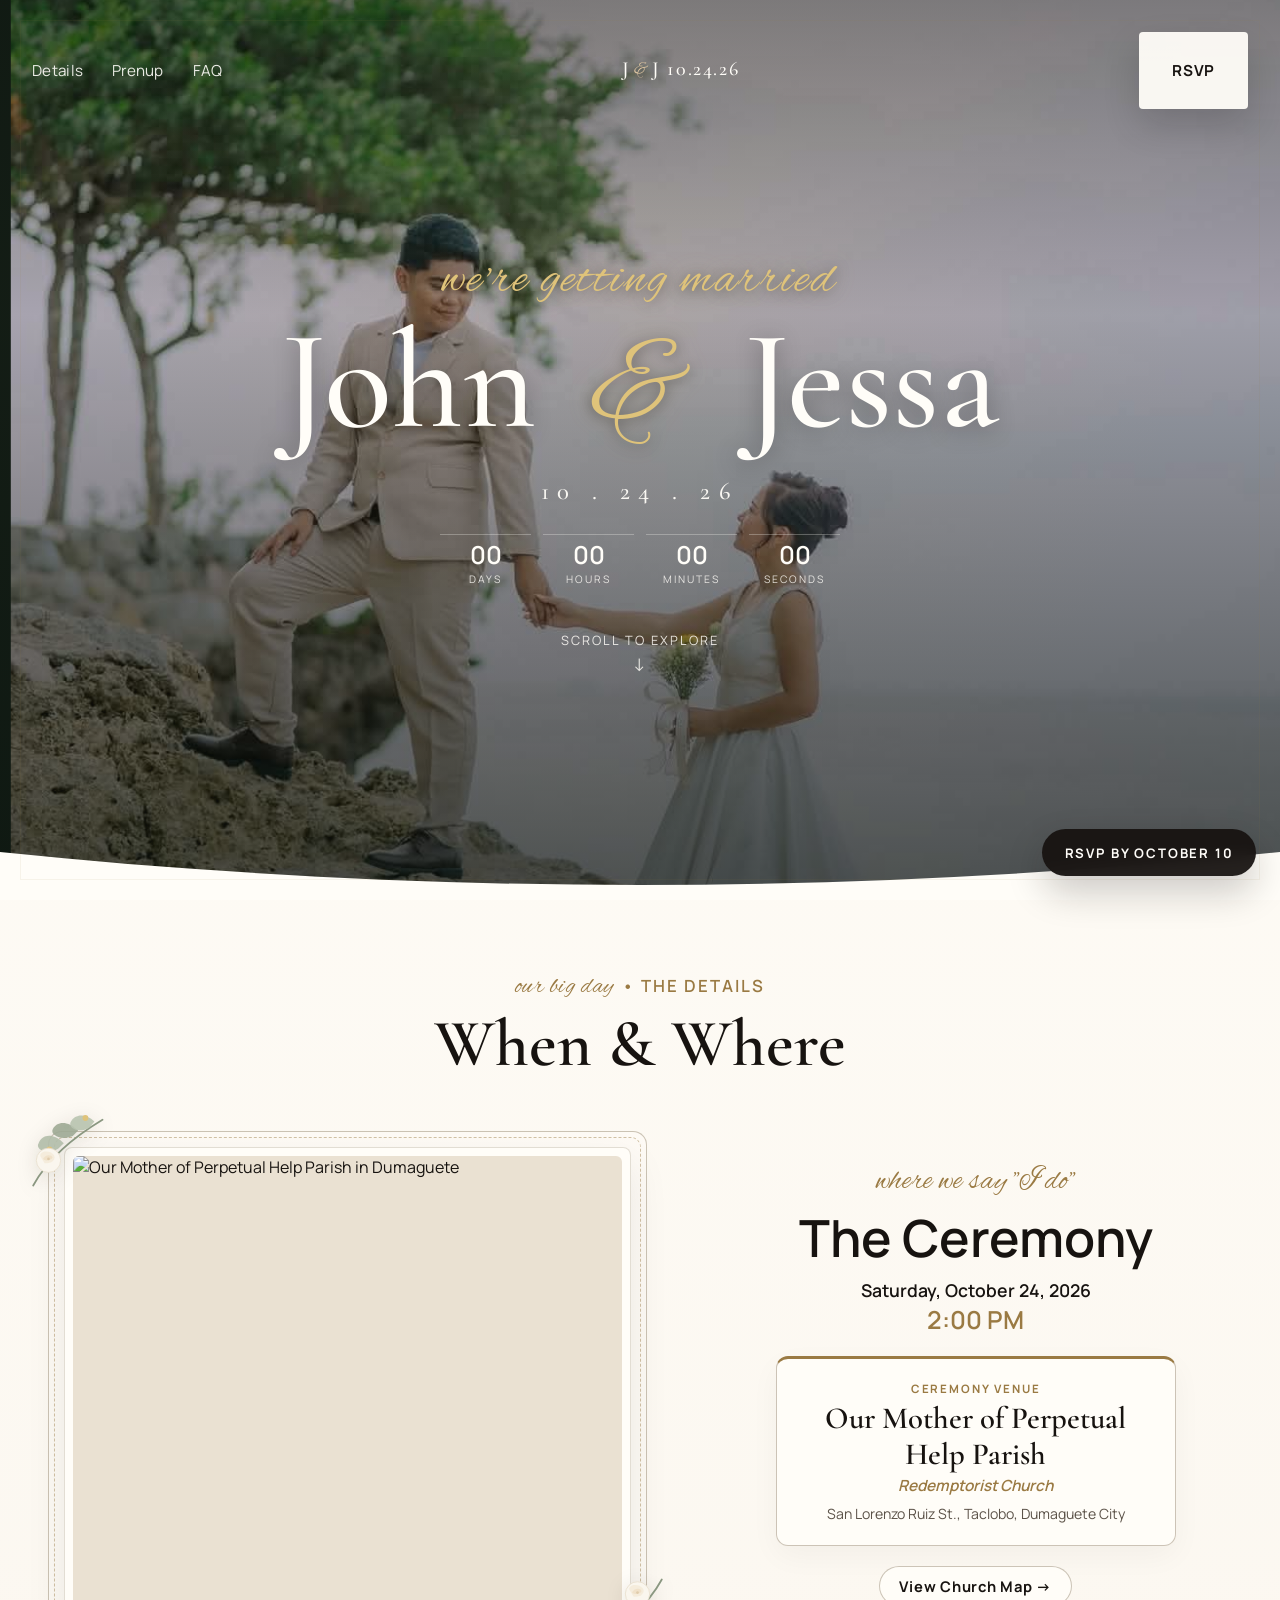
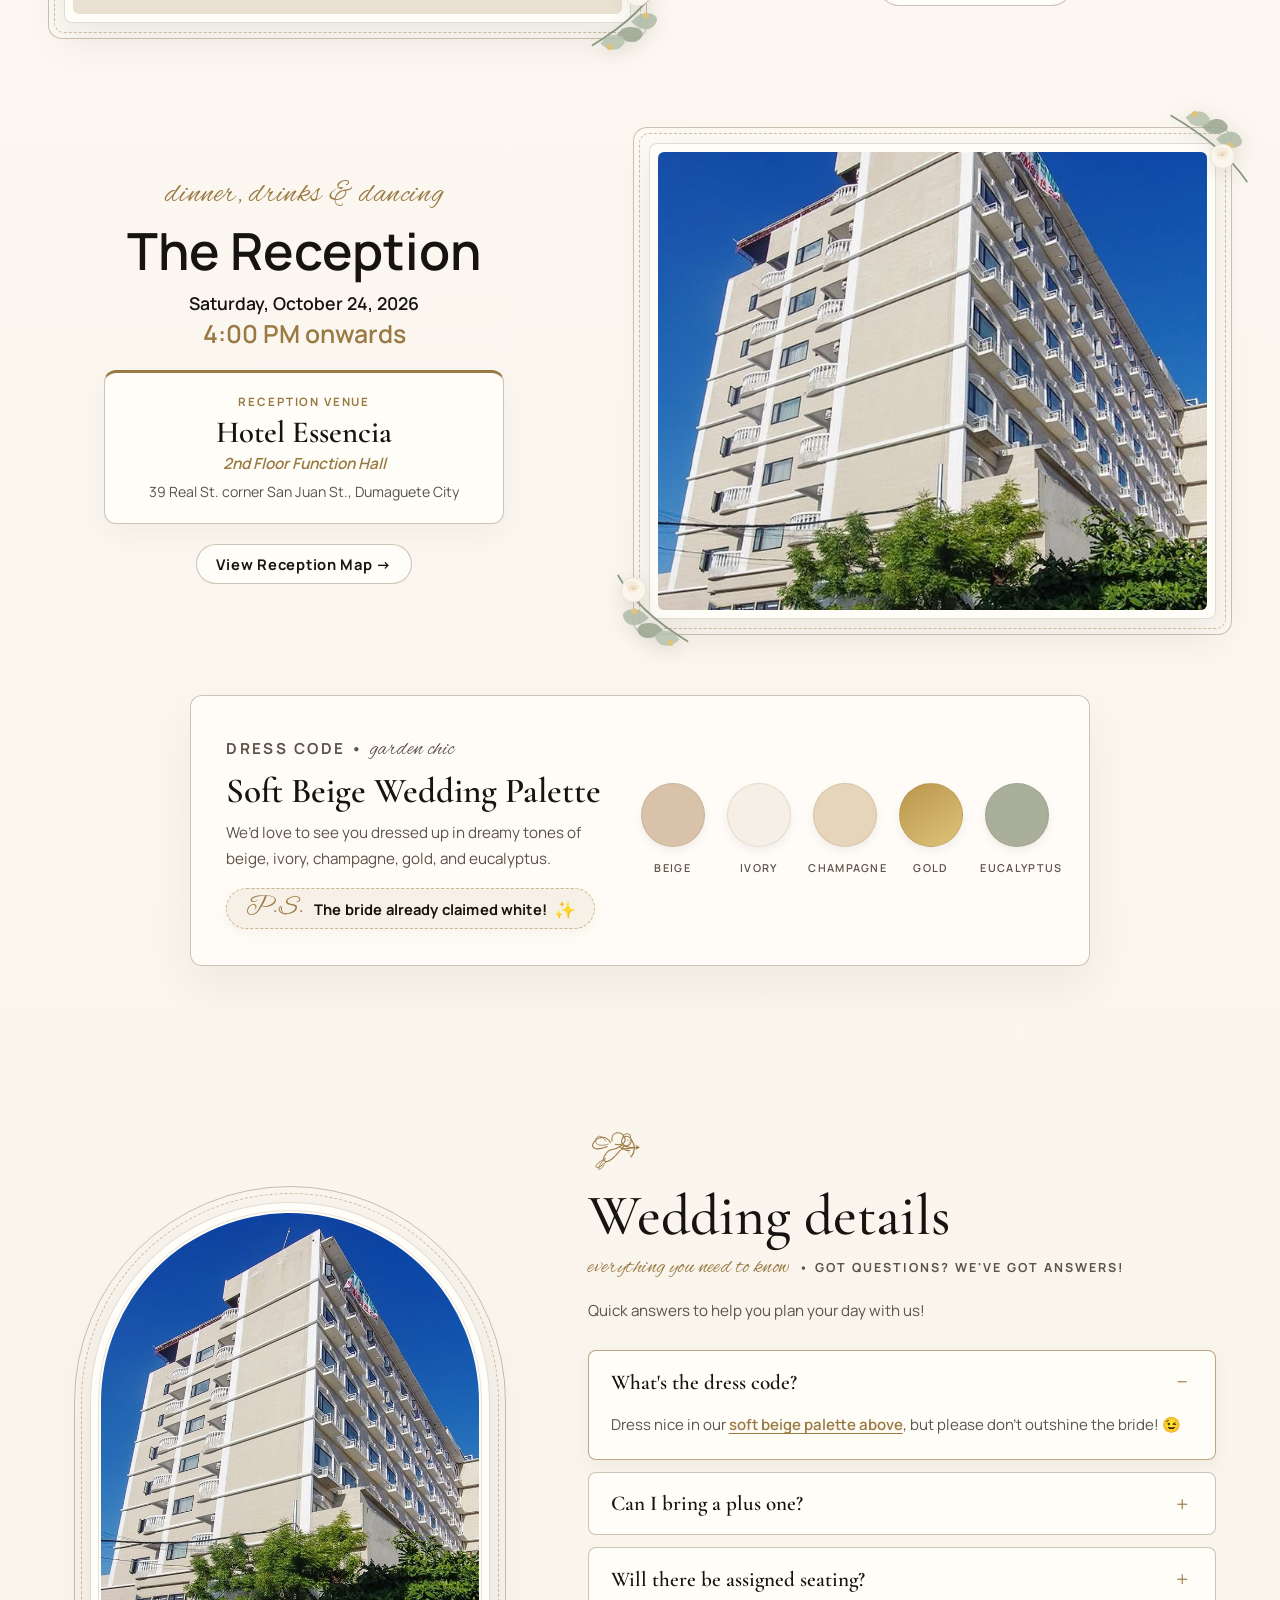
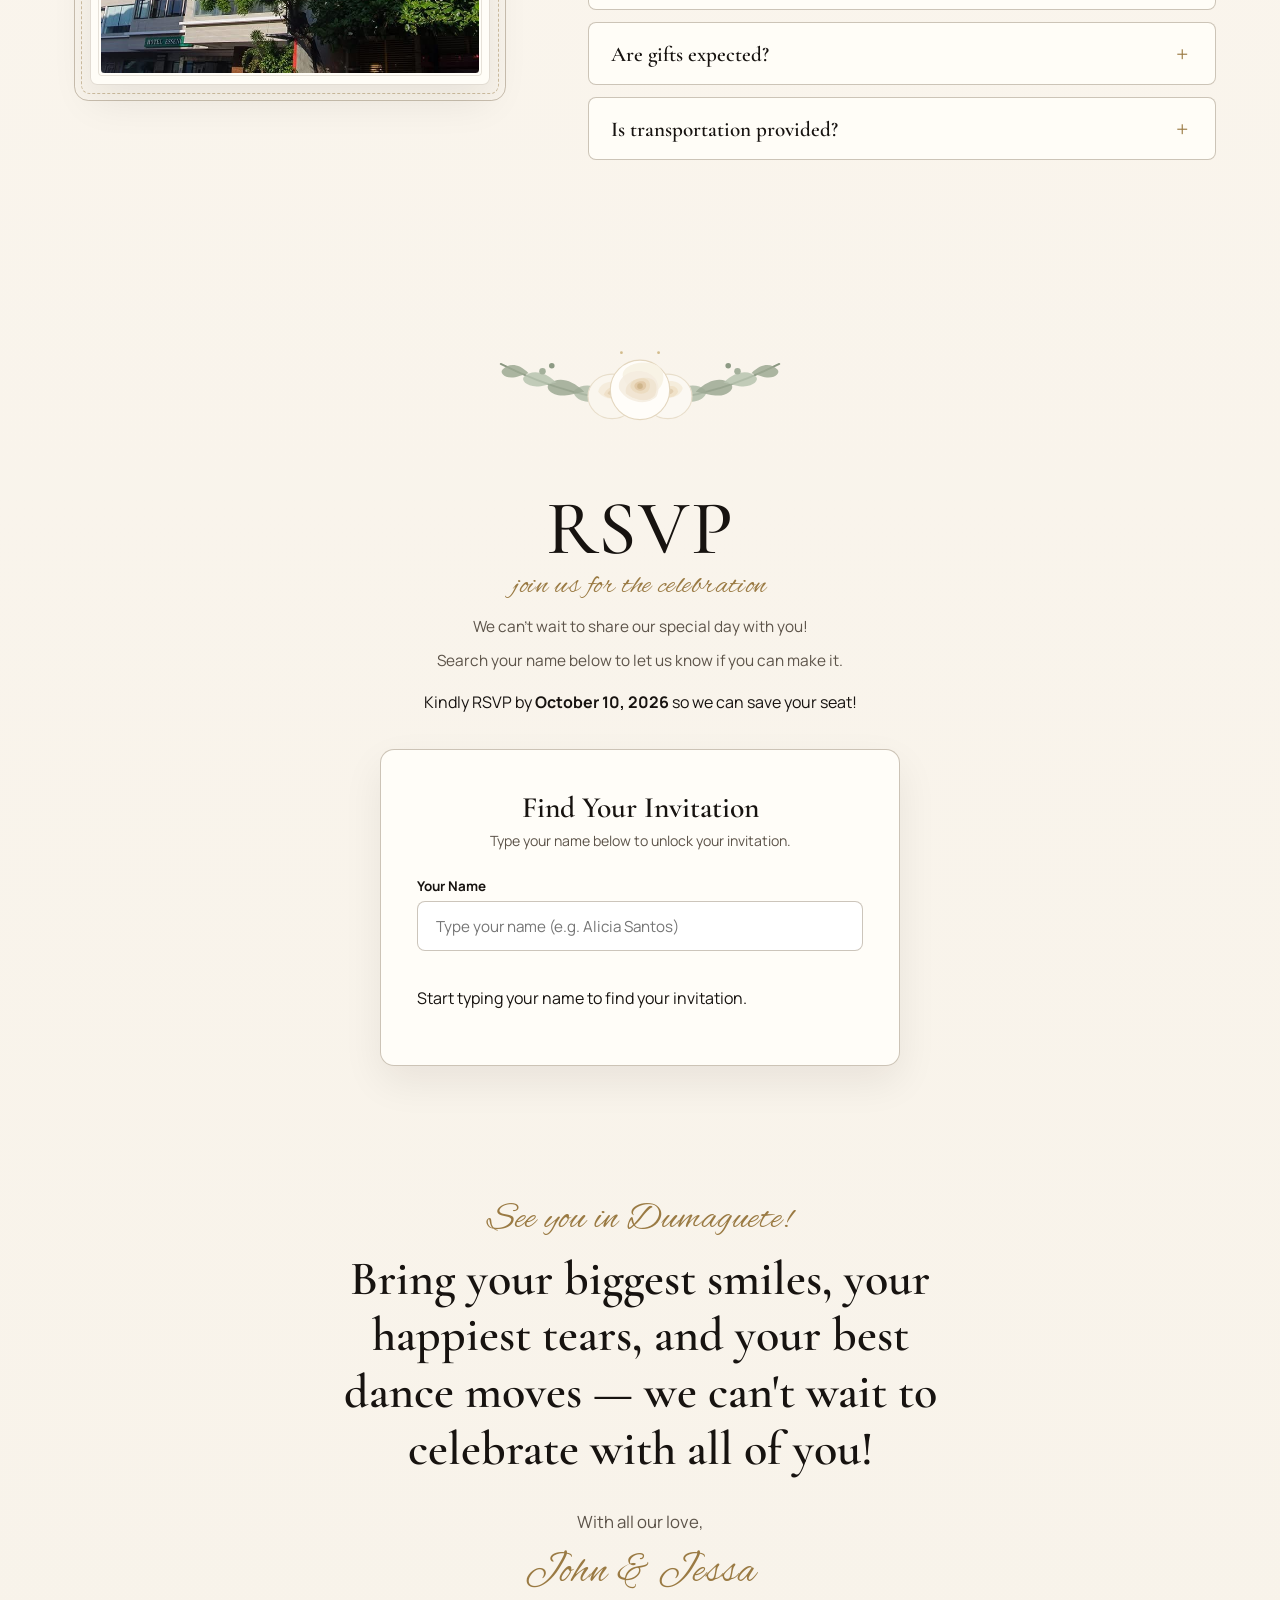
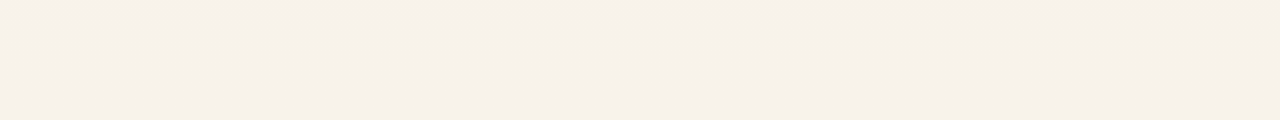
==== commit 8ede14fc: "Update hero section with authentic couple prenup photograph and fine-tuned framing" ====
--- a/index.html
+++ b/index.html
@@ -37,7 +37,10 @@
         </div>
       </nav>
 
-      <div class="hero-overlay"></div>
+      <div class="hero-bg-wrapper" aria-hidden="true">
+        <img src="hero.jpg" alt="" class="hero-bg-img" />
+        <div class="hero-bg-overlay"></div>
+      </div>
 
       <div class="hero-inner">
         <div class="hero-copy">
--- a/styles.css
+++ b/styles.css
@@ -93,38 +93,36 @@
   margin: 0;
   padding: 1.5rem 2rem 5rem;
   color: #fffdf8;
-  background:
-    linear-gradient(180deg, rgba(10, 12, 9, 0.18), rgba(10, 12, 9, 0.42)),
-    radial-gradient(circle at 18% 72%, rgba(242, 246, 227, 0.45), transparent 22%),
-    radial-gradient(circle at 86% 16%, rgba(230, 239, 214, 0.35), transparent 16%),
-    radial-gradient(circle at 50% 82%, rgba(20, 34, 22, 0.38), transparent 26%),
-    linear-gradient(180deg, #d6d0c7 0%, #6c715f 30%, #2b3929 60%, #151e16 100%);
+  background: #151e16;
   overflow: hidden;
   display: flex;
   flex-direction: column;
   justify-content: space-between;
-}
-
-.hero::before {
-  content: "";
+  position: relative;
+}
+
+.hero-bg-wrapper {
+  position: absolute;
+  inset: 0;
+  z-index: 0;
+  overflow: hidden;
+  pointer-events: none;
+}
+
+.hero-bg-img {
+  width: 100%;
+  height: 100%;
+  object-fit: cover;
+  object-position: center 40%;
+  transform: scale(1.04) translate(35px, 15px);
+}
+
+.hero-bg-overlay {
   position: absolute;
   inset: 0;
   background:
-    radial-gradient(circle at left center, rgba(255, 255, 255, 0.22), transparent 20%),
-    radial-gradient(circle at right center, rgba(110, 140, 83, 0.18), transparent 22%),
-    linear-gradient(180deg, rgba(255, 255, 255, 0.08), transparent 30%);
-  filter: blur(8px);
-  pointer-events: none;
-}
-
-.hero-overlay {
-  position: absolute;
-  inset: 0;
-  background:
-    linear-gradient(180deg, rgba(255, 255, 255, 0.08), transparent 24%),
-    linear-gradient(0deg, rgba(8, 12, 9, 0.25), transparent 30%);
-  pointer-events: none;
-  z-index: 1;
+    linear-gradient(180deg, rgba(12, 22, 16, 0.45) 0%, rgba(12, 22, 16, 0.18) 35%, rgba(12, 22, 16, 0.65) 100%),
+    radial-gradient(circle at 50% 35%, rgba(223, 195, 122, 0.12) 0%, transparent 65%);
 }
 
 .topbar {
@@ -1867,32 +1865,58 @@
   display: flex;
   justify-content: space-between;
   align-items: center;
-  padding: 1.25rem 2rem;
-  background: var(--bg-cream);
+  padding: 1rem 2rem;
+  background: rgba(250, 247, 242, 0.94);
   border-bottom: 1px solid var(--rule);
   position: sticky;
   top: 0;
   z-index: 100;
-  backdrop-filter: blur(10px);
-}
-
+  backdrop-filter: blur(12px);
+}
+
+.nav-back-link,
 .back-link {
   display: inline-flex;
   align-items: center;
   gap: 0.5rem;
-  color: var(--ink);
+  color: var(--soft-ink);
   text-decoration: none;
   font-family: "Cinzel", serif;
-  font-size: 0.85rem;
-  letter-spacing: 0.12em;
+  font-size: 0.82rem;
+  letter-spacing: 0.1em;
   text-transform: uppercase;
-  font-weight: 500;
+  font-weight: 600;
   transition: color 0.2s ease, transform 0.2s ease;
 }
 
+.nav-back-link:hover,
 .back-link:hover {
-  color: var(--gold);
+  color: var(--gold-dark);
   transform: translateX(-3px);
+}
+
+.nav-pill-btn {
+  display: inline-flex;
+  align-items: center;
+  justify-content: center;
+  padding: 0.55rem 1.4rem;
+  background: linear-gradient(135deg, #e5cfab 0%, #dfc37a 50%, #b8974d 100%);
+  color: #1c140b;
+  font-family: "Cinzel", serif;
+  font-size: 0.8rem;
+  font-weight: 700;
+  letter-spacing: 0.08em;
+  text-transform: uppercase;
+  text-decoration: none;
+  border-radius: 999px;
+  box-shadow: 0 4px 14px rgba(154, 122, 67, 0.22);
+  transition: all 0.25s ease;
+}
+
+.nav-pill-btn:hover {
+  transform: translateY(-1px);
+  box-shadow: 0 6px 20px rgba(154, 122, 67, 0.35);
+  color: #12261e;
 }
 
 .prenup-hero {
@@ -2028,28 +2052,64 @@
   box-shadow: 0 4px 12px rgba(0,0,0,0.2);
 }
 
+.prenup-nav .brand {
+  color: var(--ink);
+}
+
+.prenup-nav .brand .script-amp {
+  color: var(--gold-dark);
+}
+
 /* Empty State */
 .gallery-empty {
+  column-span: all;
+  -webkit-column-span: all;
+  width: 100%;
+  max-width: 36rem;
+  margin: 1.5rem auto 4rem;
   text-align: center;
-  padding: 4rem 2rem;
+  padding: 3.5rem 2.5rem;
+  background: #fffdf9;
+  border: 1px solid rgba(223, 195, 122, 0.45);
+  border-radius: 24px;
+  box-shadow: 0 20px 48px rgba(18, 38, 30, 0.06);
+  position: relative;
+}
+
+@media (max-width: 600px) {
+  .gallery-empty {
+    padding: 2.5rem 1.5rem;
+  }
+}
+
+.gallery-empty .empty-icon-badge {
+  width: 4.5rem;
+  height: 4.5rem;
+  font-size: 2.4rem;
   background: #fff;
-  border-radius: 20px;
-  border: 1px dashed var(--rule-strong);
-  max-width: 32rem;
-  margin: 2rem auto;
-}
-
-.gallery-empty .empty-icon {
-  font-size: 3.5rem;
-  display: block;
-  margin-bottom: 1rem;
+  border: 1px solid rgba(223, 195, 122, 0.5);
+  box-shadow: 0 8px 24px rgba(223, 195, 122, 0.25);
+  border-radius: 50%;
+  display: flex;
+  align-items: center;
+  justify-content: center;
+  margin: 0 auto 1.25rem;
 }
 
 .gallery-empty h3 {
   font-family: "Cormorant Garamond", serif;
-  font-size: 2rem;
-  color: var(--ink);
-  margin-bottom: 0.5rem;
+  font-size: 2.2rem;
+  font-weight: 500;
+  color: var(--ink);
+  margin: 0 0 0.6rem;
+}
+
+.gallery-empty p {
+  color: var(--soft-ink);
+  font-size: 0.98rem;
+  line-height: 1.65;
+  max-width: 28rem;
+  margin: 0 auto;
 }
 
 /* Lightbox Modal */
@@ -2179,139 +2239,133 @@
 }
 
 /* ==========================================================================
-   PHOTOGRAPHER UPLOADER STYLES
+   PHOTOGRAPHER UPLOADER STYLES (WEDDING LUXURY AESTHETIC)
    ========================================================================== */
-.uploader-page {
-  background: #0f1e17;
-  color: #f4f0e6;
+.page-upload {
+  background: var(--bg-cream);
+  color: var(--ink);
   min-height: 100vh;
-  padding: 3rem 1.5rem;
-}
-
-.uploader-card {
+}
+
+.uploader-main-section {
+  padding: 3rem 1.5rem 6rem;
+  background: radial-gradient(circle at 50% 20%, rgba(223, 195, 122, 0.16) 0%, transparent 60%);
+}
+
+.uploader-wrapper {
   max-width: 48rem;
   margin: 0 auto;
-  background: #162b21;
-  border: 1px solid rgba(223, 195, 122, 0.35);
-  border-radius: 20px;
-  padding: 2.5rem;
-  box-shadow: 0 24px 60px rgba(0, 0, 0, 0.4);
-}
-
-.uploader-head {
-  text-align: center;
-  margin-bottom: 2rem;
-}
-
-.uploader-head h1 {
-  font-family: "Cormorant Garamond", serif;
-  font-size: 2.6rem;
-  color: var(--gold);
-  margin: 0.25rem 0 0.5rem;
-}
-
-.uploader-head p {
-  color: #c4d1cb;
-  font-size: 0.95rem;
-  max-width: 32rem;
-  margin: 0 auto;
-}
-
-.uploader-dropzone {
-  border: 2px dashed rgba(223, 195, 122, 0.5);
-  background: rgba(223, 195, 122, 0.04);
-  border-radius: 16px;
-  padding: 3rem 2rem;
+}
+
+.uploader-gold-card {
+  position: relative;
+  background: #fffdf9;
+  border: 1px solid rgba(223, 195, 122, 0.45);
+  border-radius: 24px;
+  padding: 3rem 2.5rem;
+  box-shadow: 0 20px 50px rgba(18, 38, 30, 0.08);
+}
+
+@media (max-width: 600px) {
+  .uploader-gold-card {
+    padding: 2rem 1.25rem;
+  }
+}
+
+.uploader-dropzone-elegant {
+  border: 2px dashed rgba(223, 195, 122, 0.7);
+  background: rgba(223, 195, 122, 0.06);
+  border-radius: 18px;
+  padding: 3.5rem 2rem;
   text-align: center;
   cursor: pointer;
-  transition: background 0.2s ease, border-color 0.2s ease, transform 0.2s ease;
-}
-
-.uploader-dropzone:hover,
-.uploader-dropzone.is-dragover {
-  background: rgba(223, 195, 122, 0.12);
-  border-color: var(--gold);
+  transition: background 0.25s ease, border-color 0.25s ease, transform 0.25s ease;
+}
+
+.uploader-dropzone-elegant:hover,
+.uploader-dropzone-elegant.is-dragover {
+  background: rgba(223, 195, 122, 0.15);
+  border-color: var(--gold-dark);
   transform: scale(1.01);
 }
 
-.dropzone-icon {
-  font-size: 3.5rem;
-  display: block;
-  margin-bottom: 0.75rem;
-}
-
-.uploader-dropzone strong {
-  display: block;
-  font-size: 1.25rem;
-  color: #fff;
-  margin-bottom: 0.35rem;
-}
-
-.uploader-dropzone span {
-  color: #a8b8b0;
-  font-size: 0.88rem;
-}
-
-.uploader-file-input {
-  display: none;
-}
-
-.uploader-queue {
-  margin-top: 2rem;
-}
-
-.uploader-queue-header {
-  display: flex;
-  justify-content: space-between;
-  align-items: center;
-  margin-bottom: 1rem;
-  padding-bottom: 0.5rem;
-  border-bottom: 1px solid rgba(223, 195, 122, 0.2);
+.dropzone-badge-icon {
+  font-size: 2.8rem;
+  width: 4.5rem;
+  height: 4.5rem;
+  background: #fff;
+  border: 1px solid rgba(223, 195, 122, 0.5);
+  box-shadow: 0 8px 20px rgba(223, 195, 122, 0.2);
+  border-radius: 50%;
+  display: flex;
+  align-items: center;
+  justify-content: center;
+  margin: 0 auto 1rem;
+}
+
+.choose-files-badge {
+  display: inline-flex;
+  align-items: center;
+  gap: 0.5rem;
+  padding: 0.8rem 1.8rem;
+  background: linear-gradient(135deg, #e5cfab 0%, #dfc37a 50%, #b8974d 100%);
+  color: #1c140b;
+  font-family: "Cinzel", serif;
+  font-size: 0.82rem;
+  font-weight: 700;
+  letter-spacing: 0.08em;
+  text-transform: uppercase;
+  border-radius: 999px;
+  box-shadow: 0 6px 18px rgba(154, 122, 67, 0.22);
+  margin-top: 0.5rem;
+  transition: all 0.25s ease;
+  user-select: none;
+}
+
+.uploader-dropzone-elegant:hover .choose-files-badge {
+  transform: translateY(-2px);
+  box-shadow: 0 10px 24px rgba(154, 122, 67, 0.35);
 }
 
 .uploader-file-item {
   display: flex;
   align-items: center;
   gap: 1rem;
-  background: rgba(0, 0, 0, 0.25);
-  border: 1px solid rgba(255, 255, 255, 0.1);
-  padding: 0.75rem 1rem;
-  border-radius: 10px;
-  margin-bottom: 0.75rem;
+  background: #fff;
+  border: 1px solid rgba(223, 195, 122, 0.3);
+  padding: 0.85rem 1.15rem;
+  border-radius: 12px;
+  margin-bottom: 0.85rem;
+  box-shadow: 0 4px 12px rgba(18, 38, 30, 0.04);
 }
 
 .uploader-thumb {
-  width: 50px;
-  height: 50px;
+  width: 54px;
+  height: 54px;
   object-fit: cover;
-  border-radius: 6px;
-  border: 1px solid rgba(223, 195, 122, 0.3);
-}
-
-.uploader-file-info {
-  flex: 1;
-  min-width: 0;
+  border-radius: 8px;
+  border: 1px solid rgba(223, 195, 122, 0.5);
 }
 
 .uploader-filename {
   display: block;
   font-weight: 600;
-  color: #fff;
-  font-size: 0.9rem;
+  color: var(--ink);
+  font-size: 0.92rem;
   white-space: nowrap;
   overflow: hidden;
   text-overflow: ellipsis;
 }
 
 .uploader-filesize {
-  font-size: 0.78rem;
-  color: #9cb0a6;
+  font-size: 0.8rem;
+  color: var(--soft-ink);
 }
 
 .uploader-item-progress {
   width: 100%;
   height: 6px;
-  background: rgba(255, 255, 255, 0.15);
+  background: rgba(0, 0, 0, 0.08);
   border-radius: 999px;
   overflow: hidden;
   margin-top: 0.4rem;
@@ -2319,7 +2373,7 @@
 
 .uploader-item-progress-fill {
   height: 100%;
-  background: linear-gradient(90deg, #dfc37a, #f7e7b4);
+  background: linear-gradient(90deg, #dfc37a, #b89742);
   width: 0%;
   transition: width 0.2s ease;
 }
@@ -2327,53 +2381,27 @@
 .uploader-status-badge {
   font-size: 0.75rem;
   font-weight: 700;
-  padding: 0.25rem 0.6rem;
+  padding: 0.3rem 0.75rem;
   border-radius: 999px;
   text-transform: uppercase;
-  letter-spacing: 0.05em;
+  letter-spacing: 0.06em;
 }
 
 .uploader-status-badge.queued {
-  background: rgba(255, 255, 255, 0.15);
-  color: #ddd;
+  background: rgba(0, 0, 0, 0.06);
+  color: var(--soft-ink);
 }
 .uploader-status-badge.uploading {
   background: rgba(223, 195, 122, 0.25);
-  color: var(--gold);
+  color: var(--gold-dark);
 }
 .uploader-status-badge.success {
-  background: rgba(46, 125, 50, 0.35);
-  color: #81c784;
+  background: rgba(46, 125, 50, 0.15);
+  color: #2e7d32;
+  border: 1px solid rgba(46, 125, 50, 0.3);
 }
 .uploader-status-badge.error {
-  background: rgba(211, 47, 47, 0.35);
-  color: #e57373;
-}
-
-.btn-upload-action {
-  width: 100%;
-  padding: 1.1rem;
-  background: linear-gradient(135deg, #dfc37a, #c4a75e);
-  color: #12261e;
-  font-weight: 700;
-  font-size: 1rem;
-  letter-spacing: 0.08em;
-  text-transform: uppercase;
-  border: none;
-  border-radius: 12px;
-  cursor: pointer;
-  margin-top: 1.5rem;
-  box-shadow: 0 10px 25px rgba(223, 195, 122, 0.3);
-  transition: transform 0.2s ease, box-shadow 0.2s ease;
-}
-
-.btn-upload-action:hover:not(:disabled) {
-  transform: translateY(-2px);
-  box-shadow: 0 14px 30px rgba(223, 195, 122, 0.45);
-}
-
-.btn-upload-action:disabled {
-  opacity: 0.6;
-  cursor: not-allowed;
-}
-
+  background: rgba(211, 47, 47, 0.15);
+  color: #c62828;
+}
+
